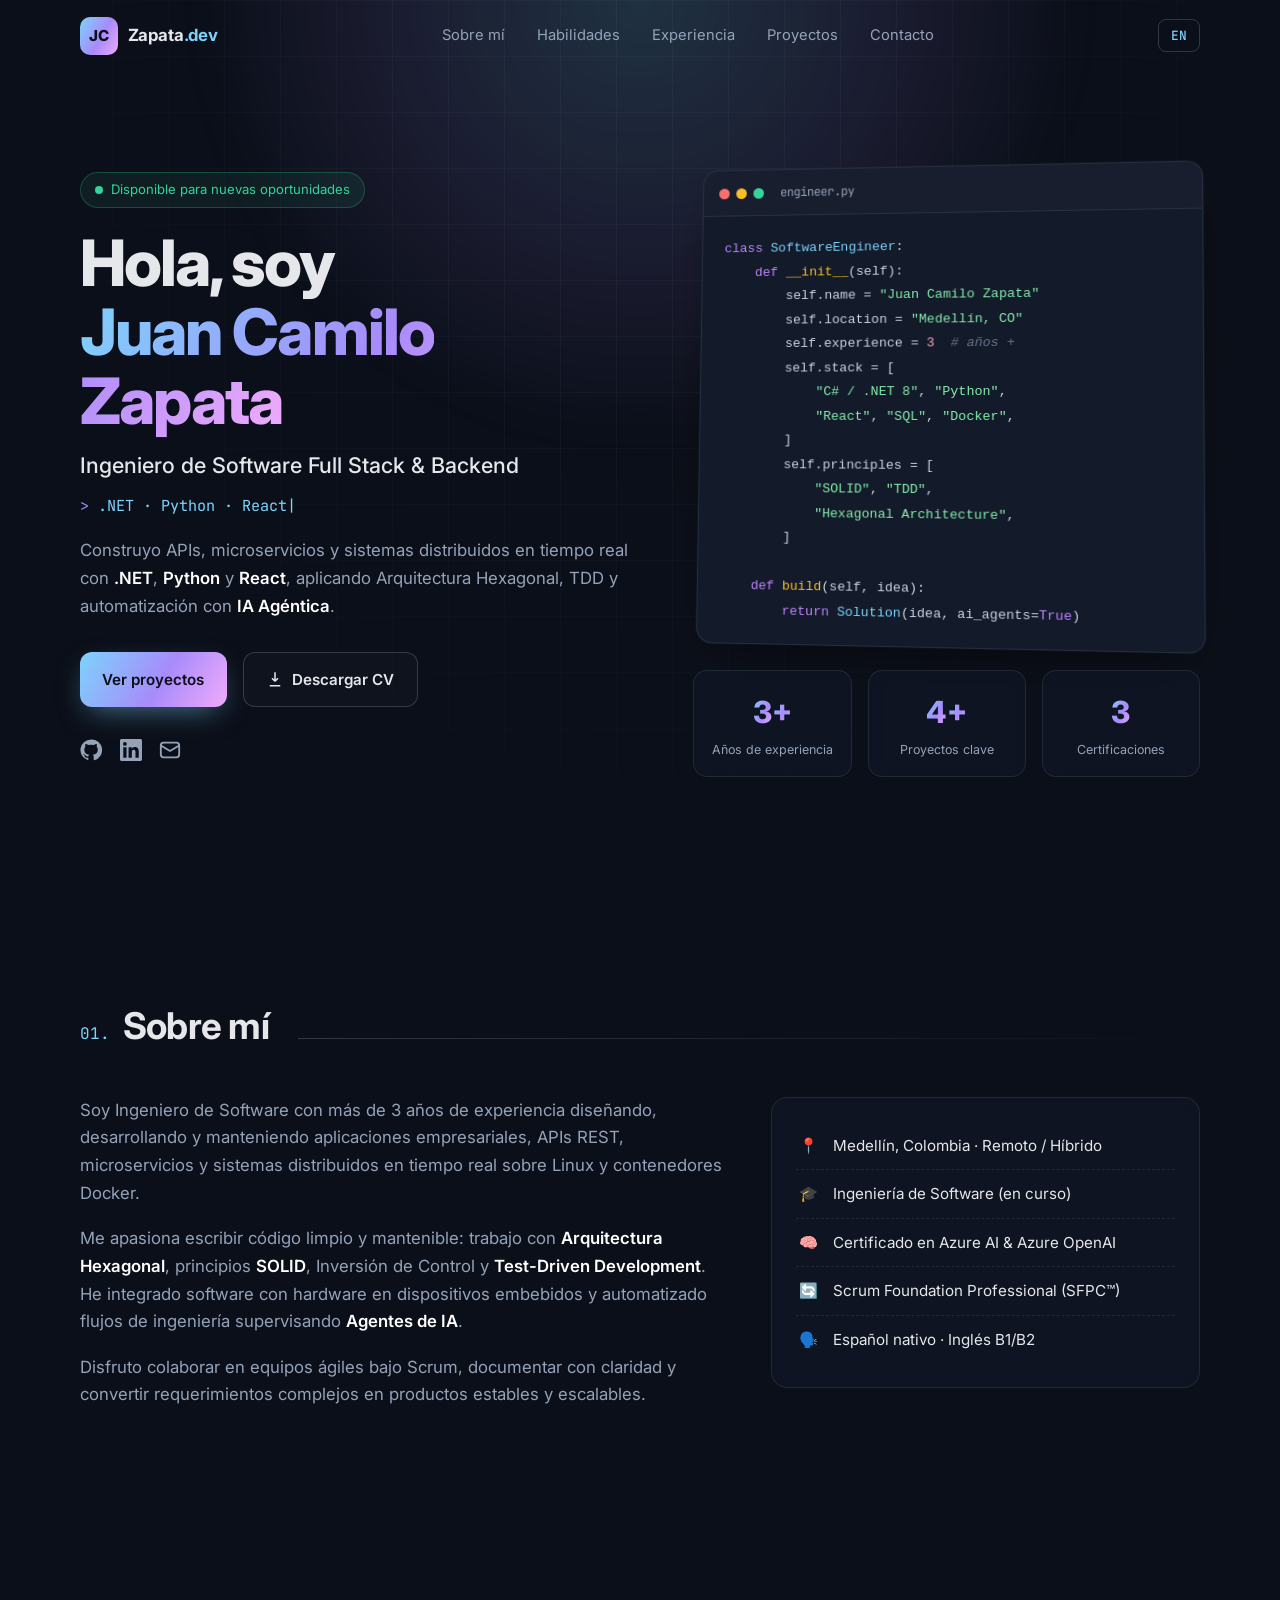
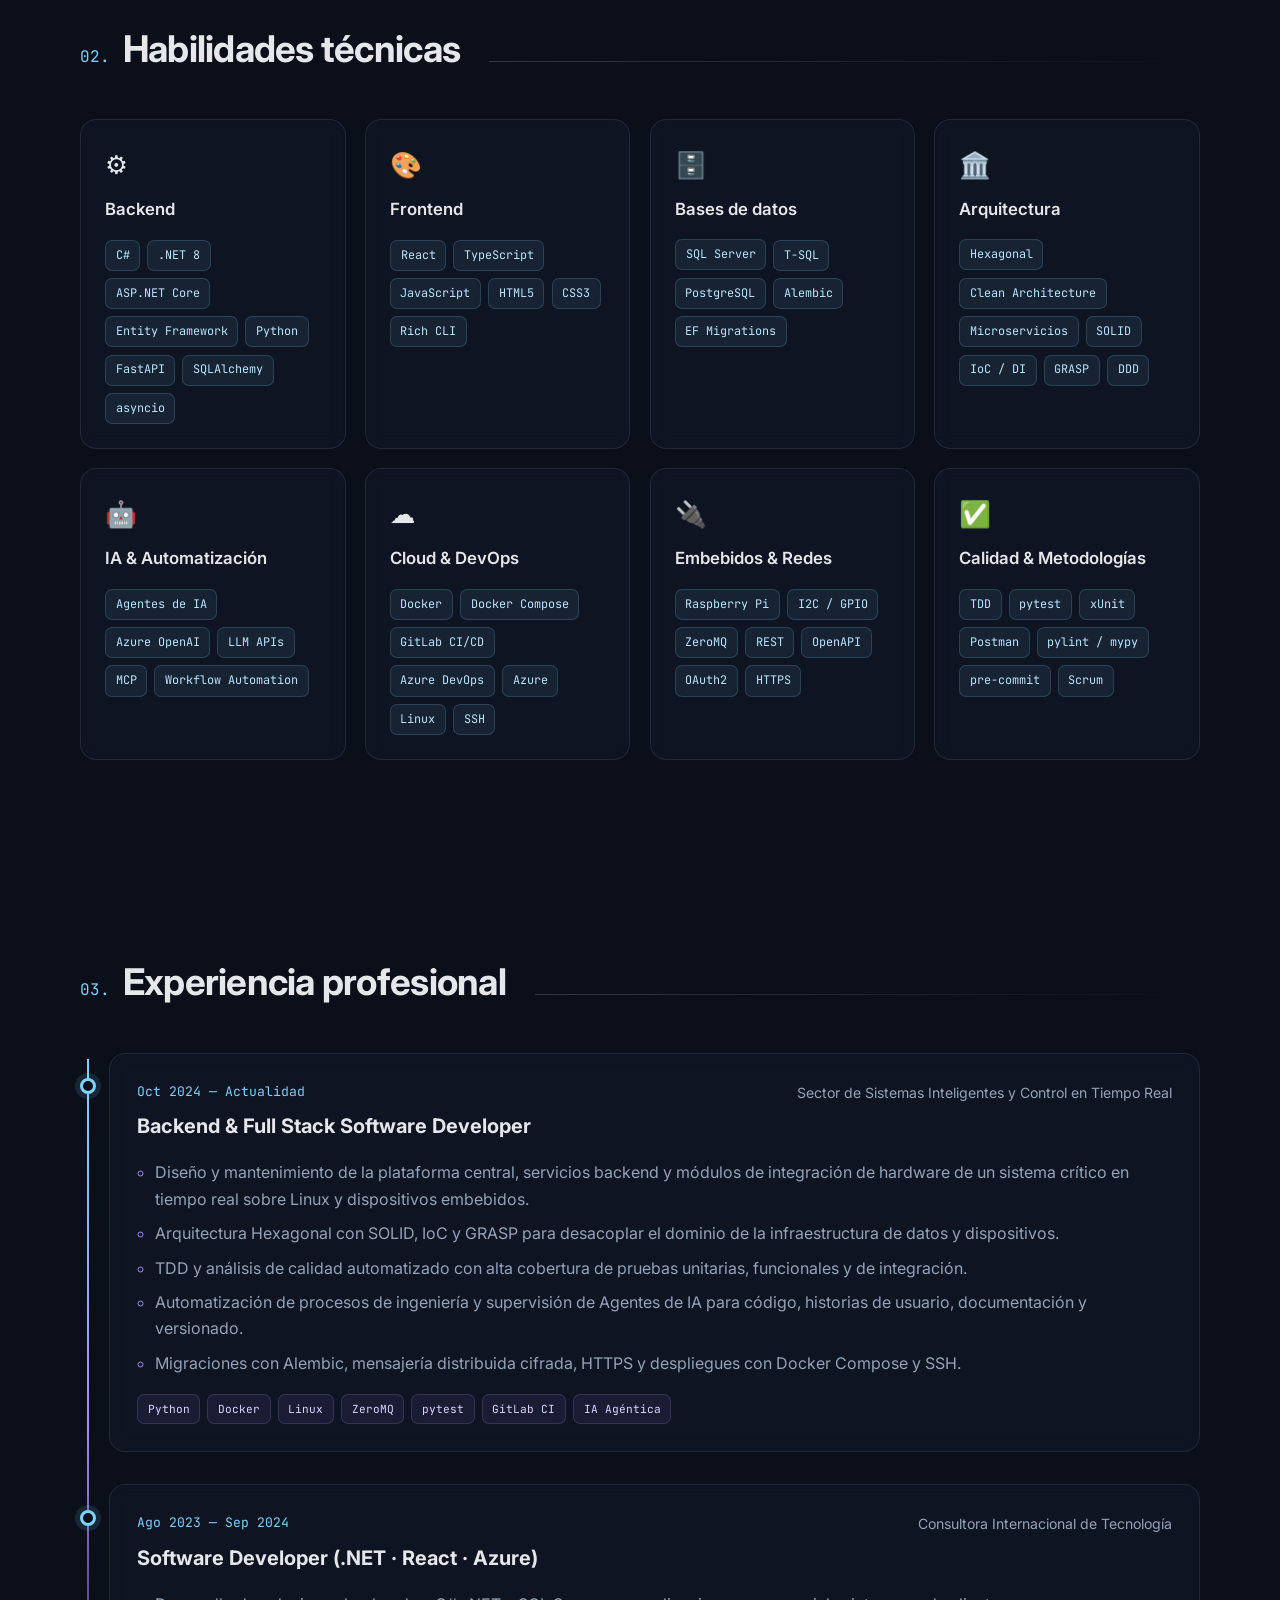
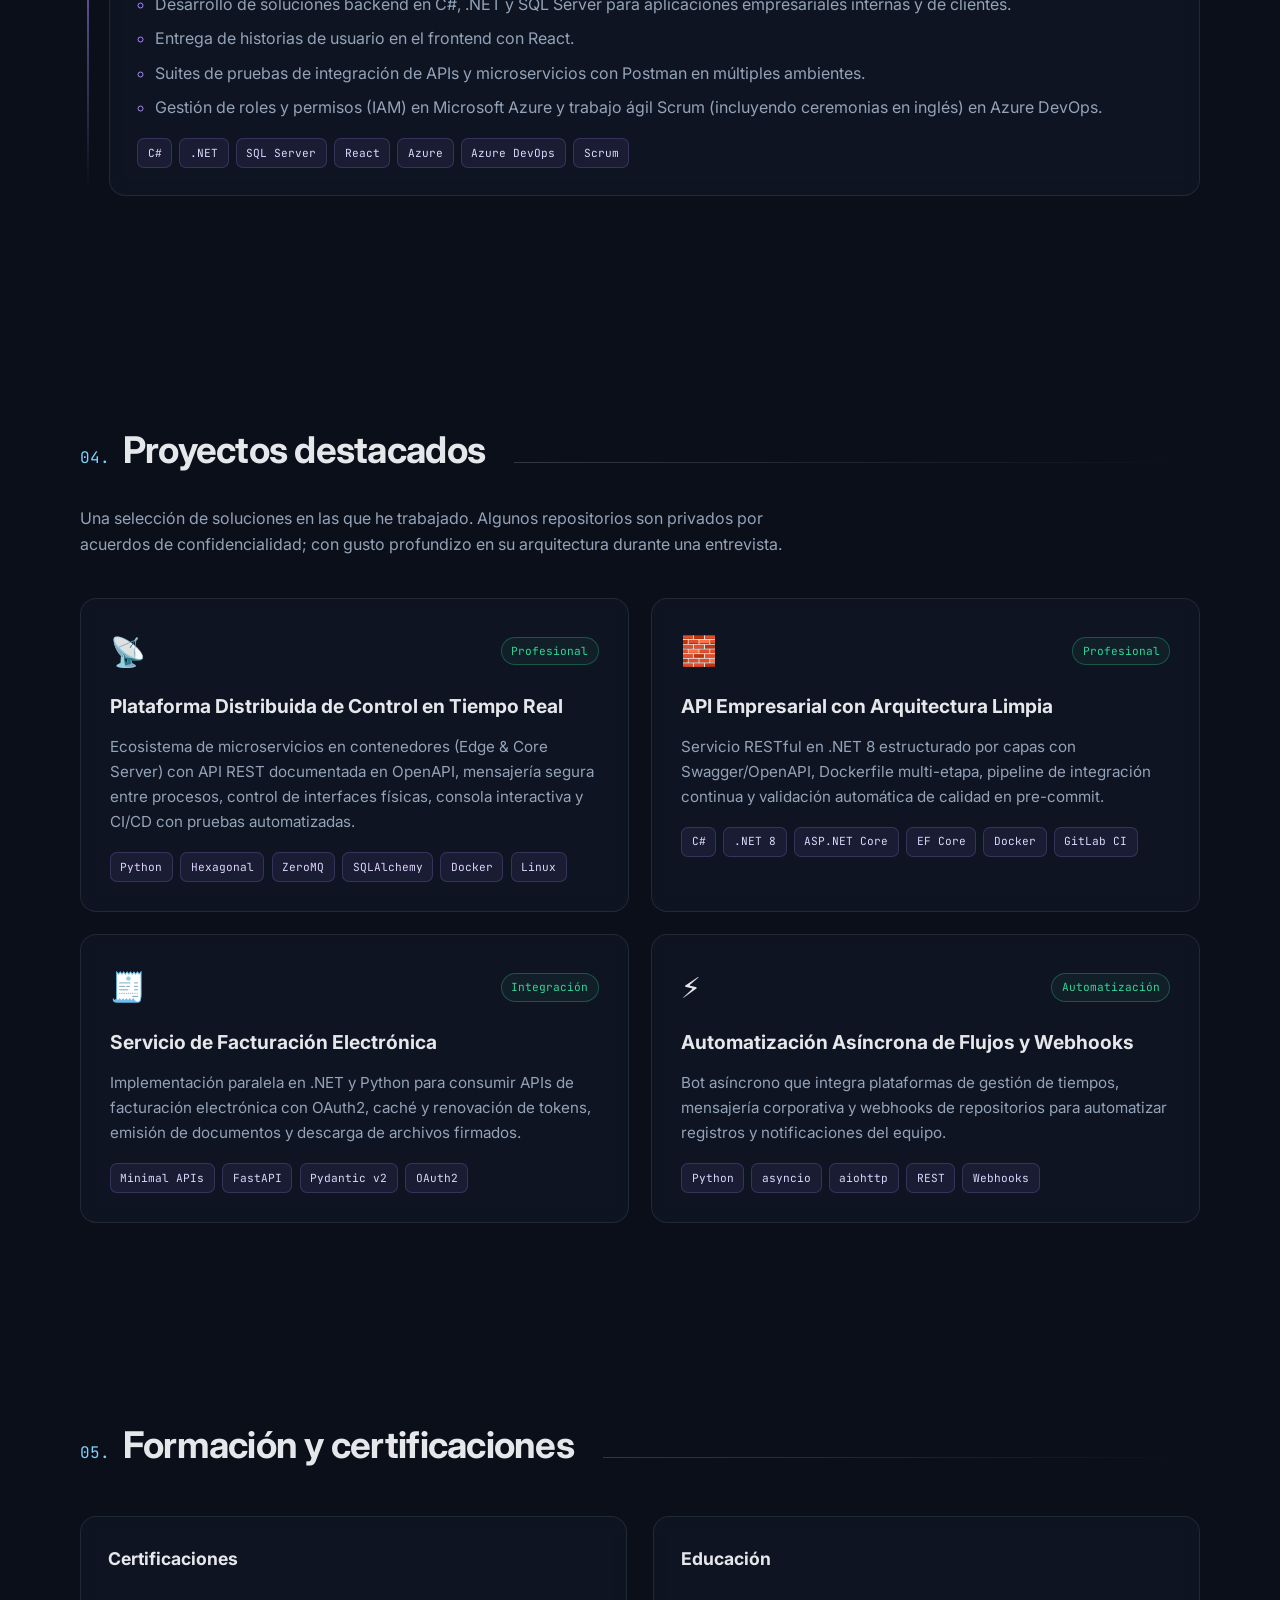
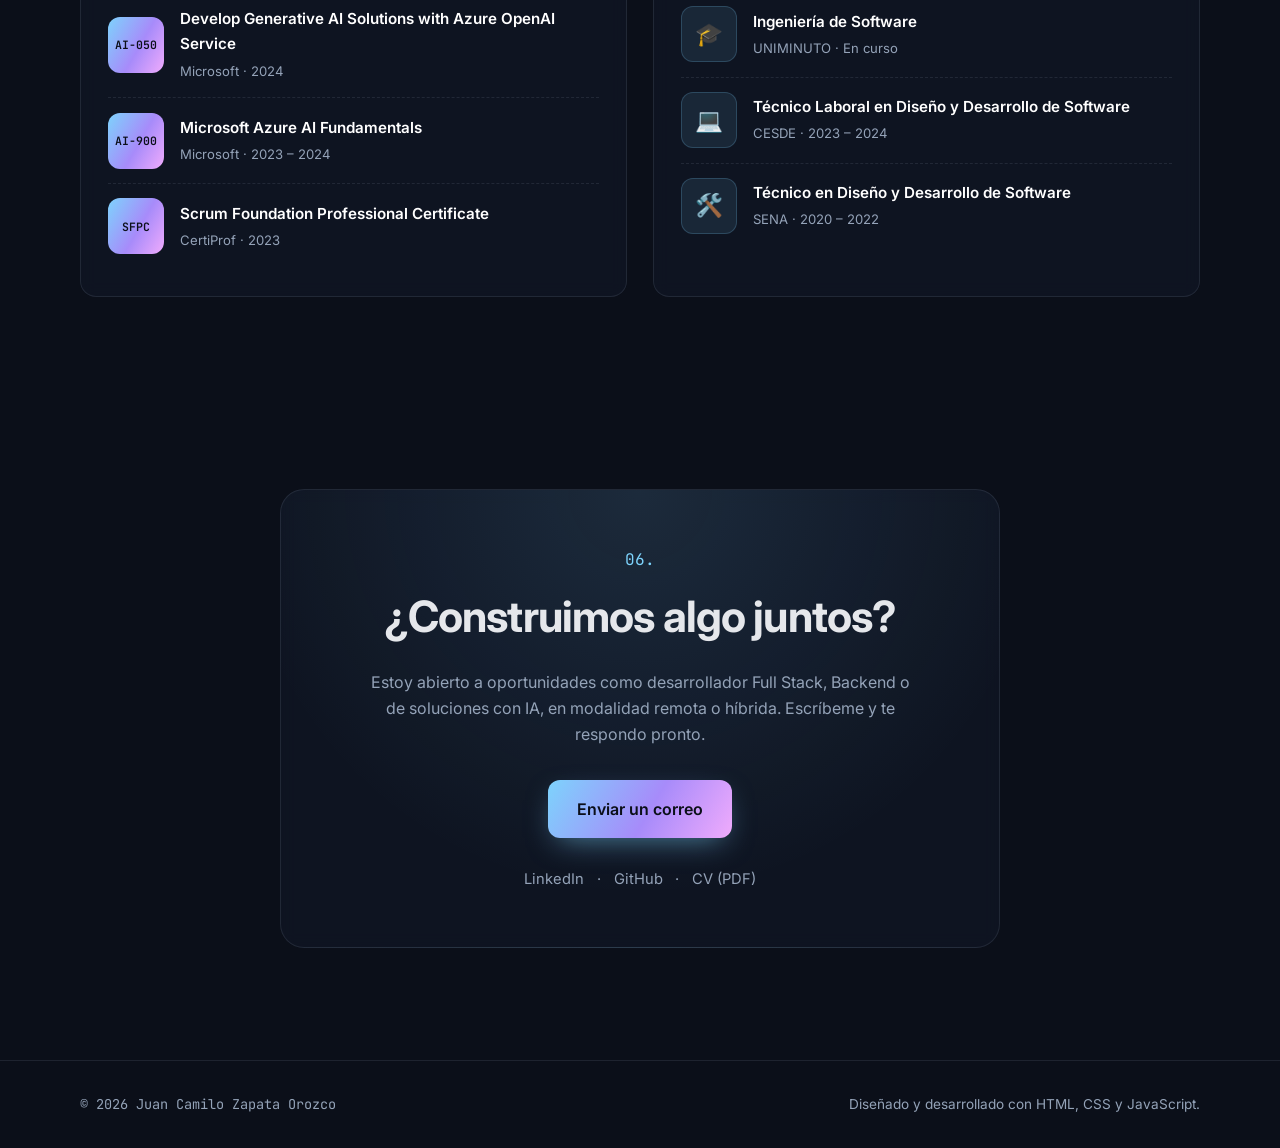
==== index.html @ b64d8042 "feat: portafolio profesional Juan Camilo Zapata" ====
<!DOCTYPE html>
<html lang="es">
<head>
  <meta charset="UTF-8">
  <meta name="viewport" content="width=device-width, initial-scale=1.0">
  <title>Juan Camilo Zapata Orozco | Ingeniero de Software Full Stack & Backend</title>
  <meta name="description" content="Portafolio de Juan Camilo Zapata Orozco, Ingeniero de Software Full Stack y Backend (.NET, Python, React) con experiencia en Arquitectura Hexagonal, TDD, Docker, Linux e IA Agéntica.">
  <meta property="og:title" content="Juan Camilo Zapata Orozco | Software Engineer">
  <meta property="og:description" content="Full Stack & Backend Engineer · .NET · Python · React · Agentic AI">
  <meta property="og:type" content="website">
  <link rel="icon" href="data:image/svg+xml,<svg xmlns='http://www.w3.org/2000/svg' viewBox='0 0 100 100'><rect width='100' height='100' rx='22' fill='%230b0f19'/><text x='50' y='64' font-size='44' font-family='Arial' font-weight='700' text-anchor='middle' fill='%237dd3fc'>JC</text></svg>">
  <link rel="preconnect" href="https://fonts.googleapis.com">
  <link rel="preconnect" href="https://fonts.gstatic.com" crossorigin>
  <link href="https://fonts.googleapis.com/css2?family=Inter:wght@400;500;600;700;800&family=JetBrains+Mono:wght@400;500&display=swap" rel="stylesheet">
  <link rel="stylesheet" href="styles.css">
  <script>document.documentElement.classList.add("js");</script>
</head>
<body>
  <div class="bg-grid" aria-hidden="true"></div>
  <div class="bg-glow" aria-hidden="true"></div>

  <!-- Navegación -->
  <header class="nav" id="nav">
    <div class="container nav__inner">
      <a href="#inicio" class="nav__logo" aria-label="Inicio">
        <span class="logo-mark">JC</span><span class="logo-text">Zapata<span class="accent">.dev</span></span>
      </a>
      <nav class="nav__links" id="navLinks" aria-label="Navegación principal">
        <a href="#sobre-mi" data-i18n="nav.about">Sobre mí</a>
        <a href="#habilidades" data-i18n="nav.skills">Habilidades</a>
        <a href="#experiencia" data-i18n="nav.experience">Experiencia</a>
        <a href="#proyectos" data-i18n="nav.projects">Proyectos</a>
        <a href="#contacto" data-i18n="nav.contact">Contacto</a>
      </nav>
      <div class="nav__actions">
        <button class="lang-toggle" id="langToggle" type="button" aria-label="Cambiar idioma">EN</button>
        <button class="menu-toggle" id="menuToggle" type="button" aria-label="Abrir menú" aria-expanded="false">
          <span></span><span></span><span></span>
        </button>
      </div>
    </div>
  </header>

  <main>
    <!-- Hero -->
    <section class="hero" id="inicio">
      <div class="container hero__inner">
        <div class="hero__content reveal">
          <span class="badge"><span class="pulse"></span><span data-i18n="hero.badge">Disponible para nuevas oportunidades</span></span>
          <h1 class="hero__title">
            <span data-i18n="hero.greeting">Hola, soy</span><br>
            <span class="gradient-text">Juan Camilo Zapata</span>
          </h1>
          <p class="hero__role" data-i18n="hero.role">Ingeniero de Software Full Stack &amp; Backend</p>
          <p class="hero__typed mono"><span class="prompt">&gt;</span> <span id="typed"></span><span class="caret">|</span></p>
          <p class="hero__desc" data-i18n="hero.desc">Construyo APIs, microservicios y sistemas distribuidos en tiempo real con <strong>.NET</strong>, <strong>Python</strong> y <strong>React</strong>, aplicando Arquitectura Hexagonal, TDD y automatización con <strong>IA Agéntica</strong>.</p>
          <div class="hero__cta">
            <a href="#proyectos" class="btn btn--primary" data-i18n="hero.cta1">Ver proyectos</a>
            <a href="assets/CV_Juan_Camilo_Zapata_ES.pdf" class="btn btn--ghost" id="cvLink" download>
              <svg width="18" height="18" viewBox="0 0 24 24" fill="none" stroke="currentColor" stroke-width="2" aria-hidden="true"><path d="M12 3v12m0 0l-4-4m4 4l4-4M5 21h14"/></svg>
              <span data-i18n="hero.cta2">Descargar CV</span>
            </a>
          </div>
          <div class="hero__social">
            <a href="https://github.com/Camilo-Orozco" target="_blank" rel="noopener" aria-label="GitHub">
              <svg viewBox="0 0 24 24" width="22" height="22" fill="currentColor" aria-hidden="true"><path d="M12 .5a11.5 11.5 0 00-3.64 22.41c.58.1.79-.25.79-.56v-2c-3.2.7-3.88-1.37-3.88-1.37-.53-1.33-1.28-1.69-1.28-1.69-1.05-.71.08-.7.08-.7 1.16.08 1.77 1.19 1.77 1.19 1.03 1.77 2.71 1.26 3.37.96.1-.75.4-1.26.73-1.55-2.55-.29-5.24-1.28-5.24-5.69 0-1.26.45-2.29 1.19-3.1-.12-.29-.52-1.46.11-3.05 0 0 .97-.31 3.17 1.18a11 11 0 015.77 0c2.2-1.49 3.17-1.18 3.17-1.18.63 1.59.23 2.76.11 3.05.74.81 1.19 1.84 1.19 3.1 0 4.42-2.7 5.39-5.26 5.68.41.36.78 1.06.78 2.14v3.17c0 .31.21.67.8.56A11.5 11.5 0 0012 .5z"/></svg>
            </a>
            <a href="https://www.linkedin.com/in/camilo-orozco-5706b8265/" target="_blank" rel="noopener" aria-label="LinkedIn">
              <svg viewBox="0 0 24 24" width="22" height="22" fill="currentColor" aria-hidden="true"><path d="M20.45 20.45h-3.56v-5.57c0-1.33-.02-3.04-1.85-3.04-1.85 0-2.14 1.45-2.14 2.94v5.67H9.35V9h3.41v1.56h.05c.48-.9 1.64-1.85 3.37-1.85 3.6 0 4.27 2.37 4.27 5.46v6.28zM5.34 7.43a2.06 2.06 0 110-4.13 2.06 2.06 0 010 4.13zM7.12 20.45H3.56V9h3.56v11.45zM22.22 0H1.77C.79 0 0 .77 0 1.73v20.54C0 23.23.79 24 1.77 24h20.45c.98 0 1.78-.77 1.78-1.73V1.73C24 .77 23.2 0 22.22 0z"/></svg>
            </a>
            <a href="mailto:jcamiloorozco02@gmail.com" aria-label="Email">
              <svg viewBox="0 0 24 24" width="22" height="22" fill="none" stroke="currentColor" stroke-width="2" aria-hidden="true"><rect x="2" y="4" width="20" height="16" rx="3"/><path d="M2 7l10 6 10-6"/></svg>
            </a>
          </div>
        </div>

        <div class="hero__visual reveal">
          <div class="code-card">
            <div class="code-card__bar">
              <span class="dot dot--r"></span><span class="dot dot--y"></span><span class="dot dot--g"></span>
              <span class="code-card__file mono">engineer.py</span>
            </div>
<pre class="code-card__body mono"><code><span class="k">class</span> <span class="c">SoftwareEngineer</span>:
    <span class="k">def</span> <span class="f">__init__</span>(self):
        self.name = <span class="s">"Juan Camilo Zapata"</span>
        self.location = <span class="s">"Medellín, CO"</span>
        self.experience = <span class="n">3</span>  <span class="cm"># años +</span>
        self.stack = [
            <span class="s">"C# / .NET 8"</span>, <span class="s">"Python"</span>,
            <span class="s">"React"</span>, <span class="s">"SQL"</span>, <span class="s">"Docker"</span>,
        ]
        self.principles = [
            <span class="s">"SOLID"</span>, <span class="s">"TDD"</span>,
            <span class="s">"Hexagonal Architecture"</span>,
        ]

    <span class="k">def</span> <span class="f">build</span>(self, idea):
        <span class="k">return</span> <span class="c">Solution</span>(idea, ai_agents=<span class="k">True</span>)</code></pre>
          </div>
          <div class="stats">
            <div class="stat"><span class="stat__num" data-count="3">0</span><span class="stat__plus">+</span><span class="stat__label" data-i18n="stats.years">Años de experiencia</span></div>
            <div class="stat"><span class="stat__num" data-count="4">0</span><span class="stat__plus">+</span><span class="stat__label" data-i18n="stats.projects">Proyectos clave</span></div>
            <div class="stat"><span class="stat__num" data-count="3">0</span><span class="stat__label" data-i18n="stats.certs">Certificaciones</span></div>
          </div>
        </div>
      </div>
    </section>

    <!-- Sobre mí -->
    <section class="section" id="sobre-mi">
      <div class="container">
        <div class="section__head reveal">
          <span class="section__kicker mono">01.</span>
          <h2 class="section__title" data-i18n="about.title">Sobre mí</h2>
        </div>
        <div class="about reveal">
          <div class="about__text">
            <p data-i18n="about.p1">Soy Ingeniero de Software con más de 3 años de experiencia diseñando, desarrollando y manteniendo aplicaciones empresariales, APIs REST, microservicios y sistemas distribuidos en tiempo real sobre Linux y contenedores Docker.</p>
            <p data-i18n="about.p2">Me apasiona escribir código limpio y mantenible: trabajo con <strong>Arquitectura Hexagonal</strong>, principios <strong>SOLID</strong>, Inversión de Control y <strong>Test-Driven Development</strong>. He integrado software con hardware en dispositivos embebidos y automatizado flujos de ingeniería supervisando <strong>Agentes de IA</strong>.</p>
            <p data-i18n="about.p3">Disfruto colaborar en equipos ágiles bajo Scrum, documentar con claridad y convertir requerimientos complejos en productos estables y escalables.</p>
          </div>
          <ul class="about__facts">
            <li><span class="fact__icon">📍</span><span data-i18n="about.f1">Medellín, Colombia · Remoto / Híbrido</span></li>
            <li><span class="fact__icon">🎓</span><span data-i18n="about.f2">Ingeniería de Software (en curso)</span></li>
            <li><span class="fact__icon">🧠</span><span data-i18n="about.f3">Certificado en Azure AI &amp; Azure OpenAI</span></li>
            <li><span class="fact__icon">🔄</span><span data-i18n="about.f4">Scrum Foundation Professional (SFPC™)</span></li>
            <li><span class="fact__icon">🗣️</span><span data-i18n="about.f5">Español nativo · Inglés B1/B2</span></li>
          </ul>
        </div>
      </div>
    </section>

    <!-- Habilidades -->
    <section class="section" id="habilidades">
      <div class="container">
        <div class="section__head reveal">
          <span class="section__kicker mono">02.</span>
          <h2 class="section__title" data-i18n="skills.title">Habilidades técnicas</h2>
        </div>
        <div class="skills">
          <article class="skill-card reveal">
            <div class="skill-card__icon">⚙️</div>
            <h3 data-i18n="skills.backend">Backend</h3>
            <div class="chips"><span>C#</span><span>.NET 8</span><span>ASP.NET Core</span><span>Entity Framework</span><span>Python</span><span>FastAPI</span><span>SQLAlchemy</span><span>asyncio</span></div>
          </article>
          <article class="skill-card reveal">
            <div class="skill-card__icon">🎨</div>
            <h3>Frontend</h3>
            <div class="chips"><span>React</span><span>TypeScript</span><span>JavaScript</span><span>HTML5</span><span>CSS3</span><span>Rich CLI</span></div>
          </article>
          <article class="skill-card reveal">
            <div class="skill-card__icon">🗄️</div>
            <h3 data-i18n="skills.db">Bases de datos</h3>
            <div class="chips"><span>SQL Server</span><span>T-SQL</span><span>PostgreSQL</span><span>Alembic</span><span>EF Migrations</span></div>
          </article>
          <article class="skill-card reveal">
            <div class="skill-card__icon">🏛️</div>
            <h3 data-i18n="skills.arch">Arquitectura</h3>
            <div class="chips"><span>Hexagonal</span><span>Clean Architecture</span><span>Microservicios</span><span>SOLID</span><span>IoC / DI</span><span>GRASP</span><span>DDD</span></div>
          </article>
          <article class="skill-card reveal">
            <div class="skill-card__icon">🤖</div>
            <h3 data-i18n="skills.ai">IA &amp; Automatización</h3>
            <div class="chips"><span>Agentes de IA</span><span>Azure OpenAI</span><span>LLM APIs</span><span>MCP</span><span>Workflow Automation</span></div>
          </article>
          <article class="skill-card reveal">
            <div class="skill-card__icon">☁️</div>
            <h3>Cloud &amp; DevOps</h3>
            <div class="chips"><span>Docker</span><span>Docker Compose</span><span>GitLab CI/CD</span><span>Azure DevOps</span><span>Azure</span><span>Linux</span><span>SSH</span></div>
          </article>
          <article class="skill-card reveal">
            <div class="skill-card__icon">🔌</div>
            <h3 data-i18n="skills.embedded">Embebidos &amp; Redes</h3>
            <div class="chips"><span>Raspberry Pi</span><span>I2C / GPIO</span><span>ZeroMQ</span><span>REST</span><span>OpenAPI</span><span>OAuth2</span><span>HTTPS</span></div>
          </article>
          <article class="skill-card reveal">
            <div class="skill-card__icon">✅</div>
            <h3 data-i18n="skills.quality">Calidad &amp; Metodologías</h3>
            <div class="chips"><span>TDD</span><span>pytest</span><span>xUnit</span><span>Postman</span><span>pylint / mypy</span><span>pre-commit</span><span>Scrum</span></div>
          </article>
        </div>
      </div>
    </section>

    <!-- Experiencia -->
    <section class="section" id="experiencia">
      <div class="container">
        <div class="section__head reveal">
          <span class="section__kicker mono">03.</span>
          <h2 class="section__title" data-i18n="exp.title">Experiencia profesional</h2>
        </div>
        <ol class="timeline">
          <li class="timeline__item reveal">
            <div class="timeline__dot"></div>
            <div class="timeline__card">
              <div class="timeline__meta">
                <span class="timeline__date mono" data-i18n="exp.j1.date">Oct 2024 — Actualidad</span>
                <span class="timeline__org" data-i18n="exp.j1.org">Sector de Sistemas Inteligentes y Control en Tiempo Real</span>
              </div>
              <h3 data-i18n="exp.j1.role">Backend &amp; Full Stack Software Developer</h3>
              <ul>
                <li data-i18n="exp.j1.b1">Diseño y mantenimiento de la plataforma central, servicios backend y módulos de integración de hardware de un sistema crítico en tiempo real sobre Linux y dispositivos embebidos.</li>
                <li data-i18n="exp.j1.b2">Arquitectura Hexagonal con SOLID, IoC y GRASP para desacoplar el dominio de la infraestructura de datos y dispositivos.</li>
                <li data-i18n="exp.j1.b3">TDD y análisis de calidad automatizado con alta cobertura de pruebas unitarias, funcionales y de integración.</li>
                <li data-i18n="exp.j1.b4">Automatización de procesos de ingeniería y supervisión de Agentes de IA para código, historias de usuario, documentación y versionado.</li>
                <li data-i18n="exp.j1.b5">Migraciones con Alembic, mensajería distribuida cifrada, HTTPS y despliegues con Docker Compose y SSH.</li>
              </ul>
              <div class="chips chips--sm"><span>Python</span><span>Docker</span><span>Linux</span><span>ZeroMQ</span><span>pytest</span><span>GitLab CI</span><span>IA Agéntica</span></div>
            </div>
          </li>
          <li class="timeline__item reveal">
            <div class="timeline__dot"></div>
            <div class="timeline__card">
              <div class="timeline__meta">
                <span class="timeline__date mono" data-i18n="exp.j2.date">Ago 2023 — Sep 2024</span>
                <span class="timeline__org" data-i18n="exp.j2.org">Consultora Internacional de Tecnología</span>
              </div>
              <h3 data-i18n="exp.j2.role">Software Developer (.NET · React · Azure)</h3>
              <ul>
                <li data-i18n="exp.j2.b1">Desarrollo de soluciones backend en C#, .NET y SQL Server para aplicaciones empresariales internas y de clientes.</li>
                <li data-i18n="exp.j2.b2">Entrega de historias de usuario en el frontend con React.</li>
                <li data-i18n="exp.j2.b3">Suites de pruebas de integración de APIs y microservicios con Postman en múltiples ambientes.</li>
                <li data-i18n="exp.j2.b4">Gestión de roles y permisos (IAM) en Microsoft Azure y trabajo ágil Scrum (incluyendo ceremonias en inglés) en Azure DevOps.</li>
              </ul>
              <div class="chips chips--sm"><span>C#</span><span>.NET</span><span>SQL Server</span><span>React</span><span>Azure</span><span>Azure DevOps</span><span>Scrum</span></div>
            </div>
          </li>
        </ol>
      </div>
    </section>

    <!-- Proyectos -->
    <section class="section" id="proyectos">
      <div class="container">
        <div class="section__head reveal">
          <span class="section__kicker mono">04.</span>
          <h2 class="section__title" data-i18n="proj.title">Proyectos destacados</h2>
        </div>
        <p class="section__intro reveal" data-i18n="proj.intro">Una selección de soluciones en las que he trabajado. Algunos repositorios son privados por acuerdos de confidencialidad; con gusto profundizo en su arquitectura durante una entrevista.</p>
        <div class="projects">
          <article class="project reveal">
            <div class="project__top">
              <span class="project__icon">📡</span>
              <span class="project__tag" data-i18n="proj.tag.pro">Profesional</span>
            </div>
            <h3 data-i18n="proj.p1.title">Plataforma Distribuida de Control en Tiempo Real</h3>
            <p data-i18n="proj.p1.desc">Ecosistema de microservicios en contenedores (Edge &amp; Core Server) con API REST documentada en OpenAPI, mensajería segura entre procesos, control de interfaces físicas, consola interactiva y CI/CD con pruebas automatizadas.</p>
            <div class="chips chips--sm"><span>Python</span><span>Hexagonal</span><span>ZeroMQ</span><span>SQLAlchemy</span><span>Docker</span><span>Linux</span></div>
          </article>
          <article class="project reveal">
            <div class="project__top">
              <span class="project__icon">🧱</span>
              <span class="project__tag" data-i18n="proj.tag.pro">Profesional</span>
            </div>
            <h3 data-i18n="proj.p2.title">API Empresarial con Arquitectura Limpia</h3>
            <p data-i18n="proj.p2.desc">Servicio RESTful en .NET 8 estructurado por capas con Swagger/OpenAPI, Dockerfile multi-etapa, pipeline de integración continua y validación automática de calidad en pre-commit.</p>
            <div class="chips chips--sm"><span>C#</span><span>.NET 8</span><span>ASP.NET Core</span><span>EF Core</span><span>Docker</span><span>GitLab CI</span></div>
          </article>
          <article class="project reveal">
            <div class="project__top">
              <span class="project__icon">🧾</span>
              <span class="project__tag" data-i18n="proj.tag.int">Integración</span>
            </div>
            <h3 data-i18n="proj.p3.title">Servicio de Facturación Electrónica</h3>
            <p data-i18n="proj.p3.desc">Implementación paralela en .NET y Python para consumir APIs de facturación electrónica con OAuth2, caché y renovación de tokens, emisión de documentos y descarga de archivos firmados.</p>
            <div class="chips chips--sm"><span>Minimal APIs</span><span>FastAPI</span><span>Pydantic v2</span><span>OAuth2</span></div>
          </article>
          <article class="project reveal">
            <div class="project__top">
              <span class="project__icon">⚡</span>
              <span class="project__tag" data-i18n="proj.tag.auto">Automatización</span>
            </div>
            <h3 data-i18n="proj.p4.title">Automatización Asíncrona de Flujos y Webhooks</h3>
            <p data-i18n="proj.p4.desc">Bot asíncrono que integra plataformas de gestión de tiempos, mensajería corporativa y webhooks de repositorios para automatizar registros y notificaciones del equipo.</p>
            <div class="chips chips--sm"><span>Python</span><span>asyncio</span><span>aiohttp</span><span>REST</span><span>Webhooks</span></div>
          </article>
        </div>
      </div>
    </section>

    <!-- Formación y certificaciones -->
    <section class="section" id="formacion">
      <div class="container">
        <div class="section__head reveal">
          <span class="section__kicker mono">05.</span>
          <h2 class="section__title" data-i18n="edu.title">Formación y certificaciones</h2>
        </div>
        <div class="edu">
          <div class="edu__col reveal">
            <h3 class="edu__heading" data-i18n="edu.certs">Certificaciones</h3>
            <div class="cert">
              <span class="cert__badge">AI-050</span>
              <div><strong>Develop Generative AI Solutions with Azure OpenAI Service</strong><span class="muted">Microsoft · 2024</span></div>
            </div>
            <div class="cert">
              <span class="cert__badge">AI-900</span>
              <div><strong>Microsoft Azure AI Fundamentals</strong><span class="muted">Microsoft · 2023 – 2024</span></div>
            </div>
            <div class="cert">
              <span class="cert__badge">SFPC</span>
              <div><strong>Scrum Foundation Professional Certificate</strong><span class="muted">CertiProf · 2023</span></div>
            </div>
          </div>
          <div class="edu__col reveal">
            <h3 class="edu__heading" data-i18n="edu.education">Educación</h3>
            <div class="cert">
              <span class="cert__badge cert__badge--alt">🎓</span>
              <div><strong data-i18n="edu.e1">Ingeniería de Software</strong><span class="muted" data-i18n="edu.e1m">UNIMINUTO · En curso</span></div>
            </div>
            <div class="cert">
              <span class="cert__badge cert__badge--alt">💻</span>
              <div><strong data-i18n="edu.e2">Técnico Laboral en Diseño y Desarrollo de Software</strong><span class="muted">CESDE · 2023 – 2024</span></div>
            </div>
            <div class="cert">
              <span class="cert__badge cert__badge--alt">🛠️</span>
              <div><strong data-i18n="edu.e3">Técnico en Diseño y Desarrollo de Software</strong><span class="muted">SENA · 2020 – 2022</span></div>
            </div>
          </div>
        </div>
      </div>
    </section>

    <!-- Contacto -->
    <section class="section section--contact" id="contacto">
      <div class="container">
        <div class="contact reveal">
          <span class="section__kicker mono">06.</span>
          <h2 class="contact__title" data-i18n="contact.title">¿Construimos algo juntos?</h2>
          <p class="contact__text" data-i18n="contact.text">Estoy abierto a oportunidades como desarrollador Full Stack, Backend o de soluciones con IA, en modalidad remota o híbrida. Escríbeme y te respondo pronto.</p>
          <a href="mailto:jcamiloorozco02@gmail.com" class="btn btn--primary btn--lg" data-i18n="contact.cta">Enviar un correo</a>
          <div class="contact__links">
            <a href="https://www.linkedin.com/in/camilo-orozco-5706b8265/" target="_blank" rel="noopener">LinkedIn</a>
            <span>·</span>
            <a href="https://github.com/Camilo-Orozco" target="_blank" rel="noopener">GitHub</a>
            <span>·</span>
            <a href="assets/CV_Juan_Camilo_Zapata_ES.pdf" id="cvLink2" download data-i18n="contact.cv">CV (PDF)</a>
          </div>
        </div>
      </div>
    </section>
  </main>

  <footer class="footer">
    <div class="container footer__inner">
      <p class="mono">© <span id="year"></span> Juan Camilo Zapata Orozco</p>
      <p class="muted" data-i18n="footer.built">Diseñado y desarrollado con HTML, CSS y JavaScript.</p>
    </div>
  </footer>

  <script src="script.js"></script>
</body>
</html>
---- styles.css ----
/* ==========================================================
   Portafolio — Juan Camilo Zapata Orozco
   ========================================================== */

:root {
  --bg: #0b0f19;
  --bg-2: #111827;
  --surface: rgba(17, 24, 39, 0.65);
  --surface-solid: #131a2a;
  --border: rgba(148, 163, 184, 0.14);
  --border-strong: rgba(148, 163, 184, 0.28);
  --text: #e5e7eb;
  --muted: #94a3b8;
  --accent: #7dd3fc;
  --accent-2: #a78bfa;
  --accent-3: #34d399;
  --gradient: linear-gradient(120deg, #7dd3fc 0%, #a78bfa 55%, #f0abfc 100%);
  --radius: 16px;
  --shadow: 0 20px 50px -20px rgba(0, 0, 0, 0.6);
  --font: "Inter", system-ui, -apple-system, Segoe UI, Roboto, sans-serif;
  --mono: "JetBrains Mono", ui-monospace, SFMono-Regular, Menlo, monospace;
  --nav-h: 72px;
}

*, *::before, *::after { box-sizing: border-box; }

html { scroll-behavior: smooth; scroll-padding-top: var(--nav-h); }

body {
  margin: 0;
  font-family: var(--font);
  background: var(--bg);
  color: var(--text);
  line-height: 1.65;
  -webkit-font-smoothing: antialiased;
  overflow-x: hidden;
}

a { color: inherit; text-decoration: none; }
img { max-width: 100%; display: block; }
strong { color: #fff; font-weight: 600; }

.container { width: min(1120px, 92%); margin-inline: auto; }
.mono { font-family: var(--mono); }
.muted { color: var(--muted); }
.accent { color: var(--accent); }

.gradient-text {
  background: var(--gradient);
  -webkit-background-clip: text;
  background-clip: text;
  color: transparent;
}

/* ---------- Fondo ---------- */
.bg-grid {
  position: fixed; inset: 0; z-index: -2;
  background-image:
    linear-gradient(rgba(148,163,184,0.05) 1px, transparent 1px),
    linear-gradient(90deg, rgba(148,163,184,0.05) 1px, transparent 1px);
  background-size: 56px 56px;
  mask-image: radial-gradient(ellipse at 50% 0%, #000 30%, transparent 75%);
}
.bg-glow {
  position: fixed; z-index: -1; pointer-events: none;
  width: 900px; height: 900px; top: -450px; left: 50%; transform: translateX(-50%);
  background: radial-gradient(circle, rgba(125,211,252,0.18), rgba(167,139,250,0.10) 40%, transparent 70%);
  filter: blur(20px);
}

/* ---------- Navegación ---------- */
.nav {
  position: fixed; top: 0; left: 0; right: 0; z-index: 50;
  height: var(--nav-h);
  transition: background .3s, border-color .3s, backdrop-filter .3s;
  border-bottom: 1px solid transparent;
}
.nav.scrolled {
  background: rgba(11, 15, 25, 0.75);
  backdrop-filter: blur(14px);
  border-bottom-color: var(--border);
}
.nav__inner { height: 100%; display: flex; align-items: center; justify-content: space-between; gap: 1rem; }
.nav__logo { display: flex; align-items: center; gap: .6rem; font-weight: 700; }
.logo-mark {
  display: grid; place-items: center; width: 38px; height: 38px; border-radius: 10px;
  background: var(--gradient); color: #0b0f19; font-weight: 800; font-size: .95rem;
}
.logo-text { font-size: 1.05rem; letter-spacing: -.01em; }
.nav__links { display: flex; gap: 2rem; }
.nav__links a { font-size: .92rem; color: var(--muted); position: relative; transition: color .2s; }
.nav__links a::after {
  content: ""; position: absolute; left: 0; bottom: -6px; height: 2px; width: 0;
  background: var(--gradient); transition: width .25s;
}
.nav__links a:hover, .nav__links a.active { color: var(--text); }
.nav__links a:hover::after, .nav__links a.active::after { width: 100%; }
.nav__actions { display: flex; align-items: center; gap: .75rem; }
.lang-toggle {
  font-family: var(--mono); font-size: .8rem; font-weight: 500;
  padding: .45rem .75rem; border-radius: 8px; cursor: pointer;
  background: transparent; color: var(--accent); border: 1px solid var(--border-strong);
  transition: background .2s, border-color .2s;
}
.lang-toggle:hover { background: rgba(125,211,252,0.08); border-color: var(--accent); }
.menu-toggle { display: none; background: none; border: 0; cursor: pointer; padding: .4rem; }
.menu-toggle span { display: block; width: 22px; height: 2px; margin: 5px 0; background: var(--text); transition: transform .3s, opacity .3s; }

/* ---------- Botones ---------- */
.btn {
  display: inline-flex; align-items: center; gap: .5rem;
  padding: .85rem 1.4rem; border-radius: 12px; font-weight: 600; font-size: .95rem;
  transition: transform .2s, box-shadow .2s, background .2s, border-color .2s;
}
.btn--primary { background: var(--gradient); color: #0b0f19; box-shadow: 0 10px 30px -10px rgba(125,211,252,0.6); }
.btn--primary:hover { transform: translateY(-2px); box-shadow: 0 16px 40px -12px rgba(167,139,250,0.7); }
.btn--ghost { border: 1px solid var(--border-strong); color: var(--text); background: rgba(255,255,255,0.02); }
.btn--ghost:hover { border-color: var(--accent); color: var(--accent); transform: translateY(-2px); }
.btn--lg { padding: 1rem 1.8rem; font-size: 1rem; }

/* ---------- Hero ---------- */
.hero { min-height: 100vh; display: flex; align-items: center; padding: calc(var(--nav-h) + 2rem) 0 4rem; }
.hero__inner { display: grid; grid-template-columns: 1.1fr 1fr; gap: 3.5rem; align-items: center; }
.badge {
  display: inline-flex; align-items: center; gap: .55rem;
  padding: .4rem .85rem; border-radius: 999px; font-size: .82rem; color: var(--accent-3);
  background: rgba(52,211,153,0.08); border: 1px solid rgba(52,211,153,0.25);
}
.pulse { width: 8px; height: 8px; border-radius: 50%; background: var(--accent-3); box-shadow: 0 0 0 0 rgba(52,211,153,.6); animation: pulse 2s infinite; }
@keyframes pulse { 70% { box-shadow: 0 0 0 10px rgba(52,211,153,0); } 100% { box-shadow: 0 0 0 0 rgba(52,211,153,0); } }
.hero__title { font-size: clamp(2.4rem, 5.5vw, 4rem); line-height: 1.08; letter-spacing: -.03em; margin: 1.2rem 0 .8rem; font-weight: 800; }
.hero__role { font-size: clamp(1.1rem, 2vw, 1.35rem); color: var(--text); font-weight: 500; margin: 0 0 .6rem; }
.hero__typed { color: var(--accent); font-size: .95rem; margin: 0 0 1.2rem; min-height: 1.6em; }
.prompt { color: var(--accent-2); }
.caret { animation: blink 1s steps(1) infinite; color: var(--accent); }
@keyframes blink { 50% { opacity: 0; } }
.hero__desc { color: var(--muted); font-size: 1.05rem; max-width: 560px; margin: 0 0 2rem; }
.hero__cta { display: flex; flex-wrap: wrap; gap: 1rem; margin-bottom: 2rem; }
.hero__social { display: flex; gap: 1.1rem; }
.hero__social a { color: var(--muted); transition: color .2s, transform .2s; }
.hero__social a:hover { color: var(--accent); transform: translateY(-3px); }

/* Tarjeta de código */
.code-card {
  background: var(--surface-solid); border: 1px solid var(--border); border-radius: var(--radius);
  box-shadow: var(--shadow), 0 0 0 1px rgba(125,211,252,0.04); overflow: hidden;
  transform: perspective(1200px) rotateY(-6deg) rotateX(3deg); transition: transform .5s;
}
.code-card:hover { transform: perspective(1200px) rotateY(0) rotateX(0); }
.code-card__bar { display: flex; align-items: center; gap: .45rem; padding: .8rem 1rem; border-bottom: 1px solid var(--border); background: rgba(255,255,255,0.02); }
.dot { width: 11px; height: 11px; border-radius: 50%; }
.dot--r { background: #f87171; } .dot--y { background: #fbbf24; } .dot--g { background: #34d399; }
.code-card__file { margin-left: .6rem; font-size: .78rem; color: var(--muted); }
.code-card__body { margin: 0; padding: 1.3rem 1.4rem; font-size: .84rem; line-height: 1.75; color: #cbd5e1; overflow-x: auto; }
.k { color: #c084fc; } .c { color: #7dd3fc; } .f { color: #fbbf24; } .s { color: #86efac; } .n { color: #fda4af; } .cm { color: #64748b; font-style: italic; }

.stats { display: grid; grid-template-columns: repeat(3, 1fr); gap: 1rem; margin-top: 1.5rem; }
.stat { background: var(--surface); border: 1px solid var(--border); border-radius: 14px; padding: 1rem; text-align: center; backdrop-filter: blur(8px); }
.stat__num, .stat__plus { font-size: 1.9rem; font-weight: 800; background: var(--gradient); -webkit-background-clip: text; background-clip: text; color: transparent; }
.stat__label { display: block; font-size: .78rem; color: var(--muted); margin-top: .2rem; }

/* ---------- Secciones ---------- */
.section { padding: 6rem 0; }
.section__head { display: flex; align-items: baseline; gap: .8rem; margin-bottom: 2.5rem; }
.section__head::after { content: ""; flex: 1; height: 1px; background: linear-gradient(90deg, var(--border-strong), transparent); margin-left: 1rem; }
.section__kicker { color: var(--accent); font-size: 1rem; }
.section__title { font-size: clamp(1.7rem, 3vw, 2.3rem); margin: 0; letter-spacing: -.02em; font-weight: 700; }
.section__intro { color: var(--muted); max-width: 720px; margin: -1rem 0 2.5rem; }

/* Sobre mí */
.about { display: grid; grid-template-columns: 1.5fr 1fr; gap: 3rem; align-items: start; }
.about__text p { color: var(--muted); font-size: 1.05rem; margin: 0 0 1.1rem; }
.about__facts { list-style: none; padding: 1.5rem; margin: 0; background: var(--surface); border: 1px solid var(--border); border-radius: var(--radius); backdrop-filter: blur(8px); }
.about__facts li { display: flex; gap: .8rem; padding: .7rem 0; border-bottom: 1px dashed var(--border); font-size: .95rem; }
.about__facts li:last-child { border-bottom: 0; }
.fact__icon { width: 1.5rem; text-align: center; }

/* Habilidades */
.skills { display: grid; grid-template-columns: repeat(4, 1fr); gap: 1.2rem; }
.skill-card {
  background: var(--surface); border: 1px solid var(--border); border-radius: var(--radius);
  padding: 1.5rem; backdrop-filter: blur(8px); transition: transform .3s, border-color .3s, box-shadow .3s;
}
.skill-card:hover { transform: translateY(-5px); border-color: rgba(125,211,252,0.4); box-shadow: 0 20px 40px -20px rgba(125,211,252,0.35); }
.skill-card__icon { font-size: 1.6rem; margin-bottom: .6rem; }
.skill-card h3 { margin: 0 0 1rem; font-size: 1.05rem; font-weight: 600; }

.chips { display: flex; flex-wrap: wrap; gap: .45rem; }
.chips span {
  font-family: var(--mono); font-size: .74rem; padding: .3rem .6rem; border-radius: 7px;
  color: #bae6fd; background: rgba(125,211,252,0.08); border: 1px solid rgba(125,211,252,0.18);
}
.chips--sm { margin-top: 1.1rem; }
.chips--sm span { font-size: .7rem; color: #ddd6fe; background: rgba(167,139,250,0.08); border-color: rgba(167,139,250,0.2); }

/* Timeline */
.timeline { list-style: none; margin: 0; padding: 0 0 0 1.8rem; position: relative; }
.timeline::before { content: ""; position: absolute; left: 7px; top: 6px; bottom: 6px; width: 2px; background: linear-gradient(var(--accent), var(--accent-2), transparent); }
.timeline__item { position: relative; margin-bottom: 2rem; }
.timeline__dot { position: absolute; left: -1.8rem; top: 1.6rem; width: 16px; height: 16px; border-radius: 50%; background: var(--bg); border: 3px solid var(--accent); box-shadow: 0 0 0 5px rgba(125,211,252,0.12); }
.timeline__card { background: var(--surface); border: 1px solid var(--border); border-radius: var(--radius); padding: 1.7rem; backdrop-filter: blur(8px); transition: border-color .3s; }
.timeline__card:hover { border-color: rgba(167,139,250,0.4); }
.timeline__meta { display: flex; flex-wrap: wrap; justify-content: space-between; gap: .5rem; margin-bottom: .4rem; }
.timeline__date { color: var(--accent); font-size: .82rem; }
.timeline__org { color: var(--muted); font-size: .88rem; }
.timeline__card h3 { margin: 0 0 1rem; font-size: 1.25rem; }
.timeline__card ul { margin: 0; padding-left: 1.1rem; color: var(--muted); }
.timeline__card li { margin-bottom: .5rem; }
.timeline__card li::marker { color: var(--accent-2); }

/* Proyectos */
.projects { display: grid; grid-template-columns: repeat(2, 1fr); gap: 1.4rem; }
.project {
  position: relative; background: var(--surface); border: 1px solid var(--border); border-radius: var(--radius);
  padding: 1.8rem; backdrop-filter: blur(8px); overflow: hidden; transition: transform .3s, border-color .3s;
}
.project::before {
  content: ""; position: absolute; inset: 0; border-radius: inherit; padding: 1px;
  background: var(--gradient); opacity: 0; transition: opacity .3s;
  -webkit-mask: linear-gradient(#000 0 0) content-box, linear-gradient(#000 0 0);
  -webkit-mask-composite: xor; mask-composite: exclude; pointer-events: none;
}
.project:hover { transform: translateY(-6px); }
.project:hover::before { opacity: 1; }
.project__top { display: flex; justify-content: space-between; align-items: center; margin-bottom: 1rem; }
.project__icon { font-size: 1.8rem; }
.project__tag { font-family: var(--mono); font-size: .7rem; color: var(--accent-3); padding: .25rem .6rem; border-radius: 999px; border: 1px solid rgba(52,211,153,0.3); background: rgba(52,211,153,0.06); }
.project h3 { margin: 0 0 .7rem; font-size: 1.2rem; }
.project p { margin: 0; color: var(--muted); font-size: .95rem; }

/* Formación */
.edu { display: grid; grid-template-columns: 1fr 1fr; gap: 1.6rem; }
.edu__col { background: var(--surface); border: 1px solid var(--border); border-radius: var(--radius); padding: 1.7rem; backdrop-filter: blur(8px); }
.edu__heading { margin: 0 0 1.2rem; font-size: 1.1rem; }
.cert { display: flex; align-items: center; gap: 1rem; padding: .9rem 0; border-bottom: 1px dashed var(--border); }
.cert:last-child { border-bottom: 0; }
.cert strong { display: block; font-size: .95rem; }
.cert .muted { font-size: .82rem; }
.cert__badge {
  flex-shrink: 0; display: grid; place-items: center; width: 56px; height: 56px; border-radius: 12px;
  font-family: var(--mono); font-size: .72rem; font-weight: 600; color: #0b0f19; background: var(--gradient);
}
.cert__badge--alt { background: rgba(125,211,252,0.1); border: 1px solid rgba(125,211,252,0.2); font-size: 1.4rem; }

/* Contacto */
.section--contact { padding-bottom: 7rem; }
.contact {
  text-align: center; max-width: 720px; margin: 0 auto; padding: 3.5rem 2rem;
  background: radial-gradient(circle at 50% 0%, rgba(125,211,252,0.12), transparent 70%), var(--surface);
  border: 1px solid var(--border); border-radius: 24px; backdrop-filter: blur(8px);
}
.contact__title { font-size: clamp(1.9rem, 4vw, 2.7rem); margin: .5rem 0 1rem; letter-spacing: -.02em; }
.contact__text { color: var(--muted); margin: 0 auto 2rem; max-width: 540px; }
.contact__links { margin-top: 1.8rem; display: flex; justify-content: center; gap: .8rem; color: var(--muted); font-size: .92rem; }
.contact__links a:hover { color: var(--accent); }

/* Footer */
.footer { border-top: 1px solid var(--border); padding: 2rem 0; font-size: .85rem; }
.footer__inner { display: flex; justify-content: space-between; flex-wrap: wrap; gap: .5rem; }
.footer p { margin: 0; color: var(--muted); }

/* ---------- Animaciones de entrada ---------- */
/* Solo se ocultan si JavaScript está activo (clase .js en <html>) */
.js .reveal { opacity: 0; transform: translateY(24px); transition: opacity .7s ease, transform .7s ease; }
.js .reveal.visible { opacity: 1; transform: none; }

@media (prefers-reduced-motion: reduce) {
  html { scroll-behavior: auto; }
  *, *::before, *::after { animation: none !important; transition: none !important; }
  .reveal { opacity: 1; transform: none; }
}

/* ---------- Responsive ---------- */
@media (max-width: 1024px) {
  .skills { grid-template-columns: repeat(2, 1fr); }
}
@media (max-width: 900px) {
  .hero__inner, .about, .edu, .projects { grid-template-columns: 1fr; }
  .hero__visual { order: -1; }
  .code-card { transform: none; }
  .nav__links {
    position: fixed; top: var(--nav-h); left: 0; right: 0; flex-direction: column; gap: 0;
    background: rgba(11,15,25,0.97); backdrop-filter: blur(14px); border-bottom: 1px solid var(--border);
    max-height: 0; overflow: hidden; transition: max-height .35s ease;
  }
  .nav__links.open { max-height: 400px; }
  .nav__links a { padding: 1rem 4%; border-top: 1px solid var(--border); }
  .nav__links a::after { display: none; }
  .menu-toggle { display: block; }
  .menu-toggle[aria-expanded="true"] span:nth-child(1) { transform: translateY(7px) rotate(45deg); }
  .menu-toggle[aria-expanded="true"] span:nth-child(2) { opacity: 0; }
  .menu-toggle[aria-expanded="true"] span:nth-child(3) { transform: translateY(-7px) rotate(-45deg); }
}
@media (max-width: 560px) {
  .skills { grid-template-columns: 1fr; }
  .section { padding: 4.5rem 0; }
  .stats { gap: .6rem; }
  .stat__num, .stat__plus { font-size: 1.5rem; }
  .code-card__body { font-size: .74rem; }
}
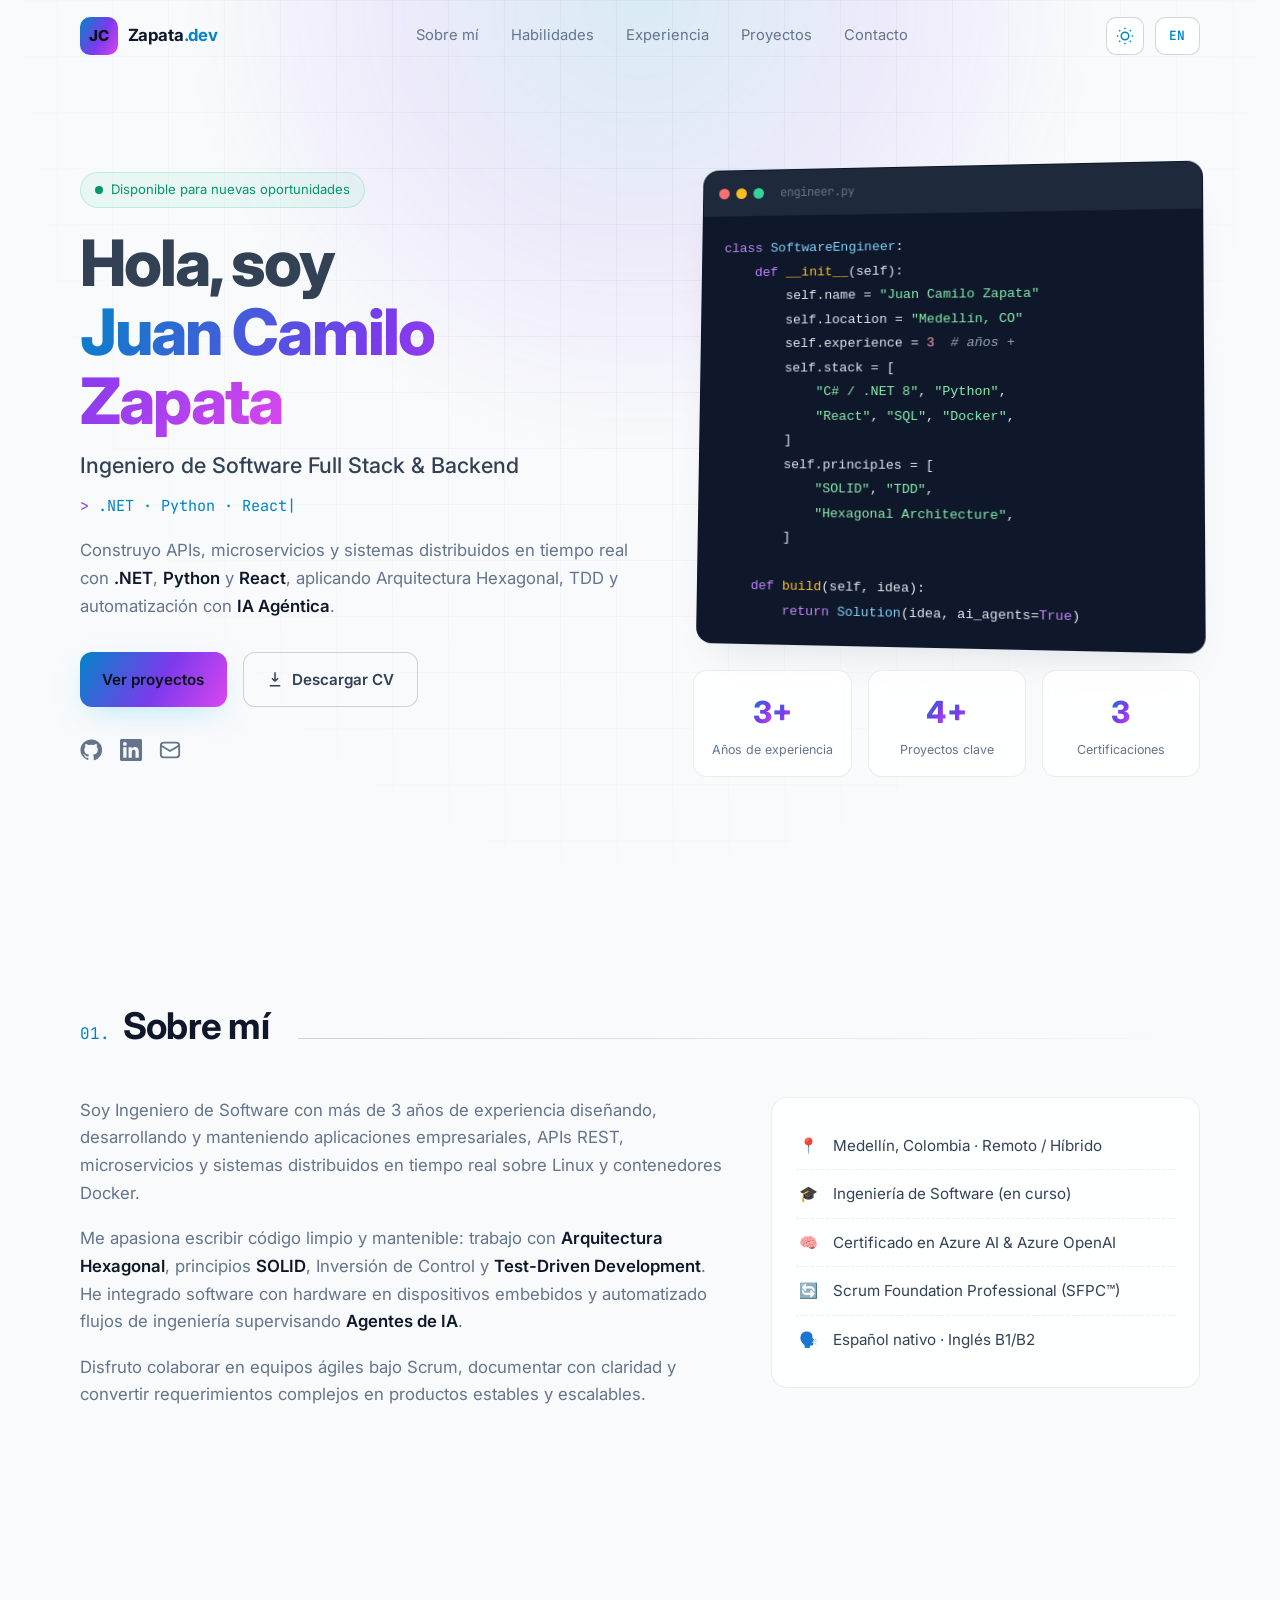
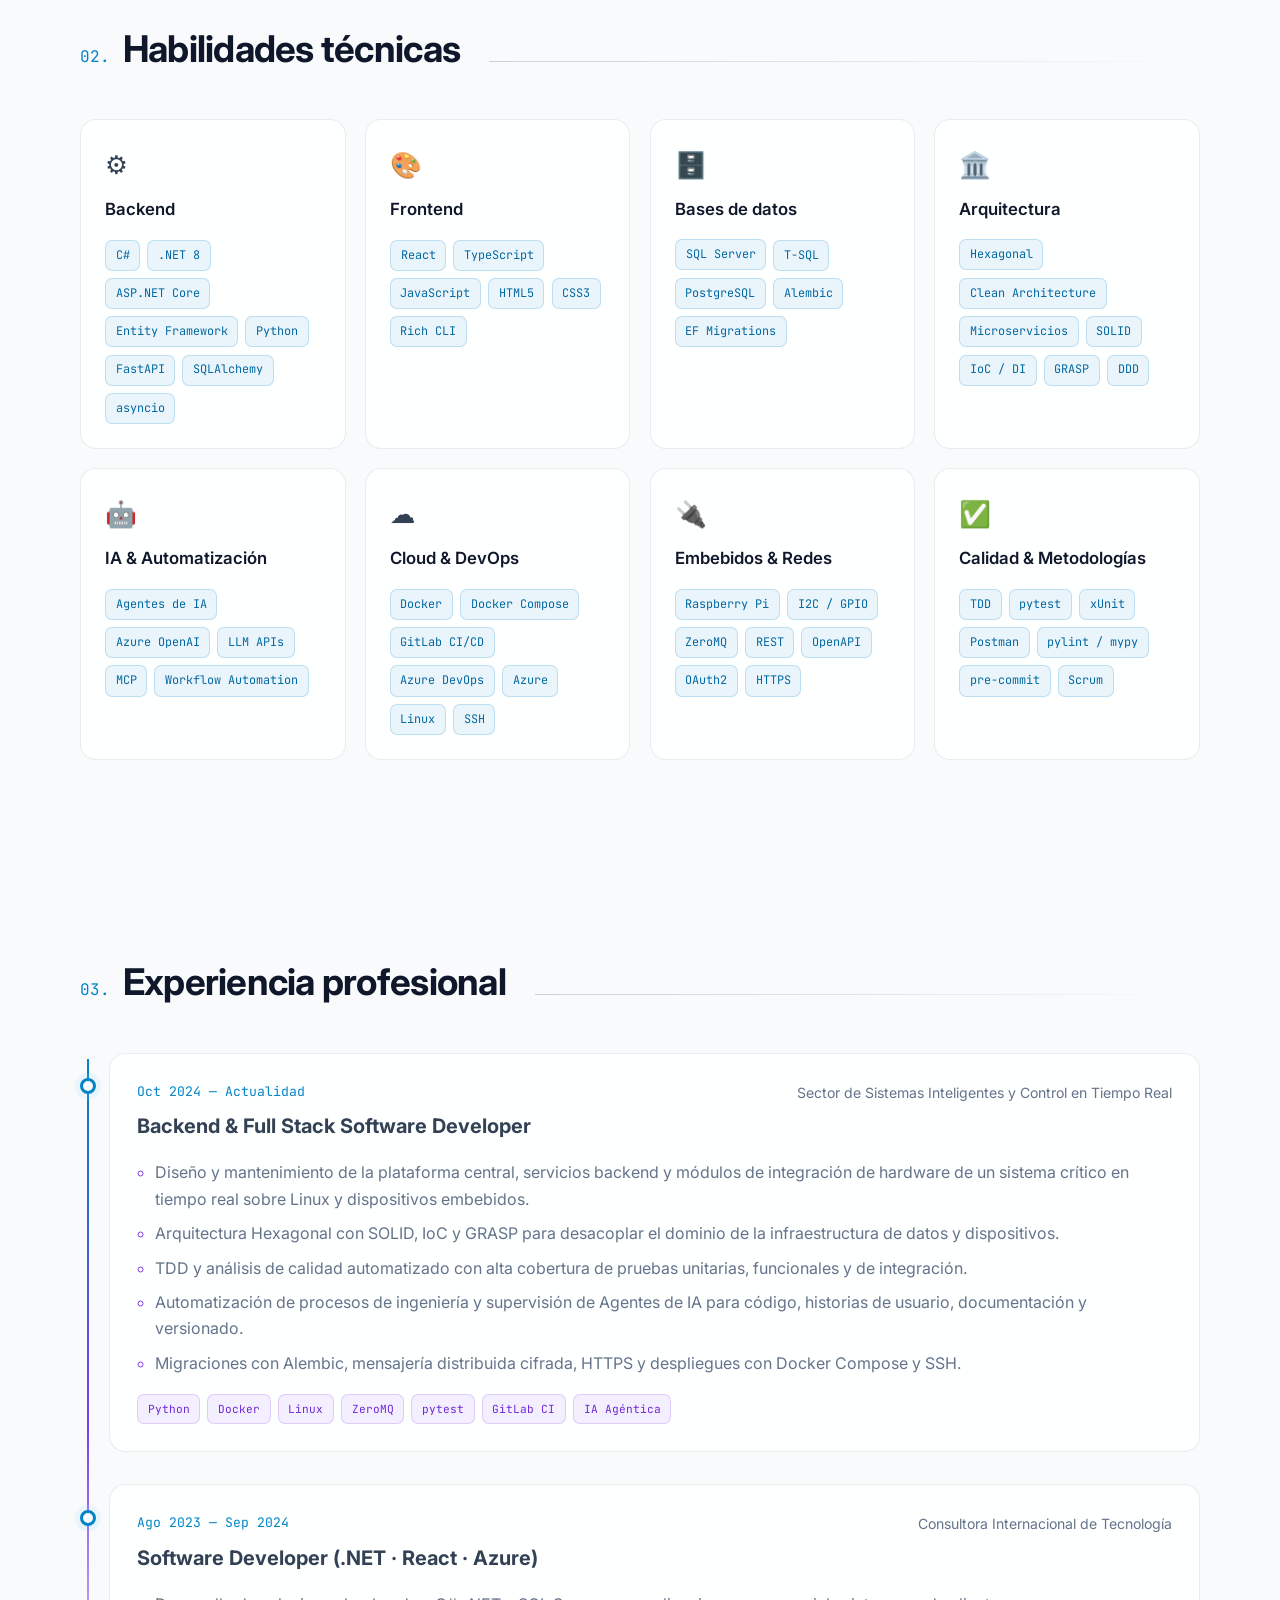
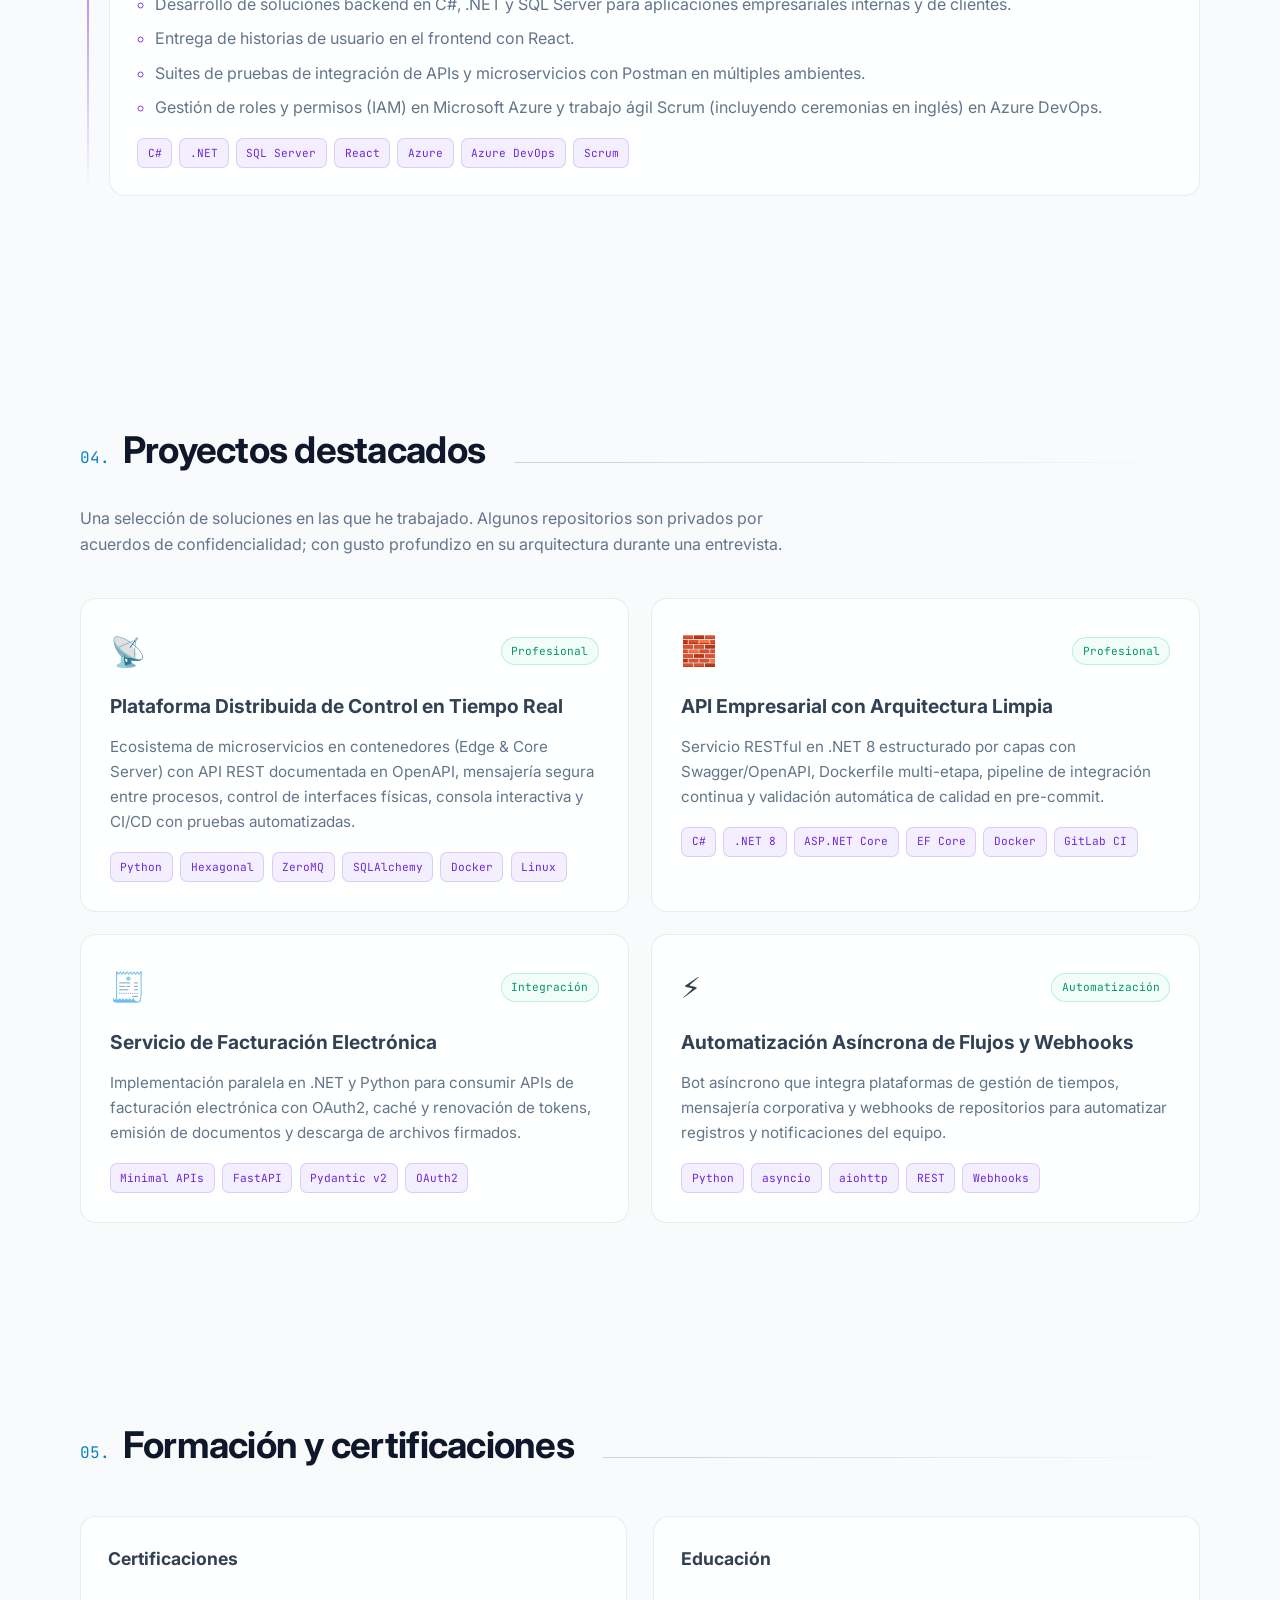
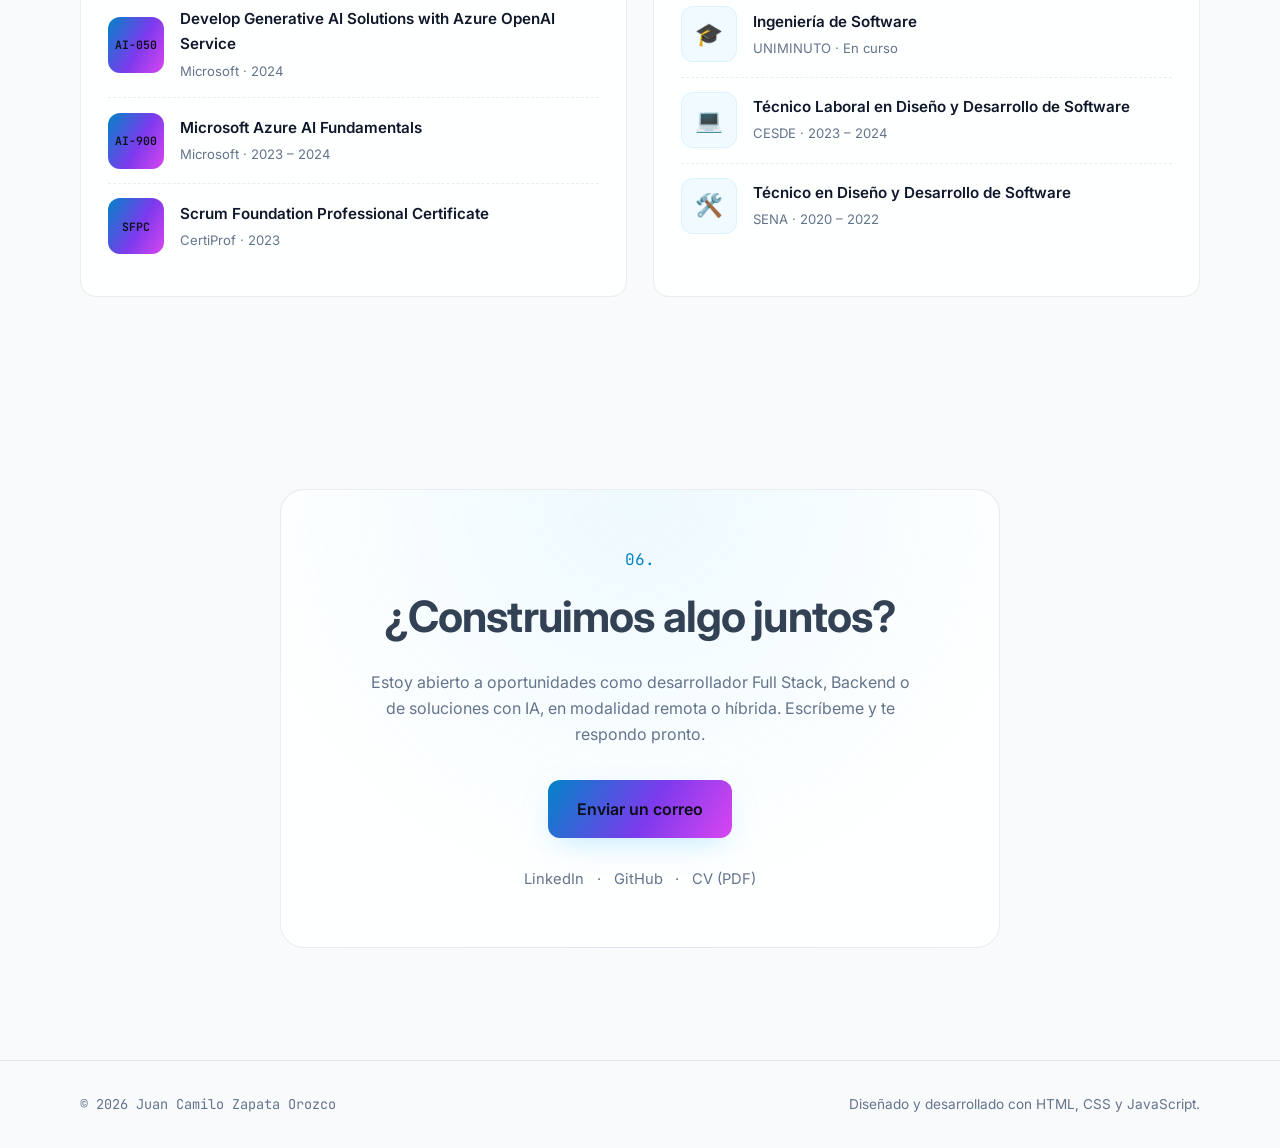
==== commit 92bd9bfe: "feat: agregar selector de modo oscuro y modo claro con persistencia" ====
--- a/index.html
+++ b/index.html
@@ -13,7 +13,13 @@
   <link rel="preconnect" href="https://fonts.gstatic.com" crossorigin>
   <link href="https://fonts.googleapis.com/css2?family=Inter:wght@400;500;600;700;800&family=JetBrains+Mono:wght@400;500&display=swap" rel="stylesheet">
   <link rel="stylesheet" href="styles.css">
-  <script>document.documentElement.classList.add("js");</script>
+  <script>
+    document.documentElement.classList.add("js");
+    const savedTheme = localStorage.getItem("theme");
+    if (savedTheme === "light" || (!savedTheme && window.matchMedia("(prefers-color-scheme: light)").matches)) {
+      document.documentElement.setAttribute("data-theme", "light");
+    }
+  </script>
 </head>
 <body>
   <div class="bg-grid" aria-hidden="true"></div>
@@ -33,6 +39,15 @@
         <a href="#contacto" data-i18n="nav.contact">Contacto</a>
       </nav>
       <div class="nav__actions">
+        <button class="theme-toggle" id="themeToggle" type="button" aria-label="Cambiar tema">
+          <svg class="sun-icon" viewBox="0 0 24 24" width="18" height="18" fill="none" stroke="currentColor" stroke-width="2" aria-hidden="true">
+            <circle cx="12" cy="12" r="5"></circle>
+            <path d="M12 1v2M12 21v2M4.22 4.22l1.42 1.42M18.36 18.36l1.42 1.42M1 12h2M21 12h2M4.22 19.78l1.42-1.42M18.36 5.64l1.42-1.42"></path>
+          </svg>
+          <svg class="moon-icon" viewBox="0 0 24 24" width="18" height="18" fill="none" stroke="currentColor" stroke-width="2" aria-hidden="true">
+            <path d="M21 12.79A9 9 0 1111.21 3 7 7 0 0021 12.79z"></path>
+          </svg>
+        </button>
         <button class="lang-toggle" id="langToggle" type="button" aria-label="Cambiar idioma">EN</button>
         <button class="menu-toggle" id="menuToggle" type="button" aria-label="Abrir menú" aria-expanded="false">
           <span></span><span></span><span></span>
@@ -62,7 +77,7 @@
             </a>
           </div>
           <div class="hero__social">
-            <a href="https://github.com/Camilo-Orozco" target="_blank" rel="noopener" aria-label="GitHub">
+            <a href="https://github.com/CamiloOrozco-dev" target="_blank" rel="noopener" aria-label="GitHub">
               <svg viewBox="0 0 24 24" width="22" height="22" fill="currentColor" aria-hidden="true"><path d="M12 .5a11.5 11.5 0 00-3.64 22.41c.58.1.79-.25.79-.56v-2c-3.2.7-3.88-1.37-3.88-1.37-.53-1.33-1.28-1.69-1.28-1.69-1.05-.71.08-.7.08-.7 1.16.08 1.77 1.19 1.77 1.19 1.03 1.77 2.71 1.26 3.37.96.1-.75.4-1.26.73-1.55-2.55-.29-5.24-1.28-5.24-5.69 0-1.26.45-2.29 1.19-3.1-.12-.29-.52-1.46.11-3.05 0 0 .97-.31 3.17 1.18a11 11 0 015.77 0c2.2-1.49 3.17-1.18 3.17-1.18.63 1.59.23 2.76.11 3.05.74.81 1.19 1.84 1.19 3.1 0 4.42-2.7 5.39-5.26 5.68.41.36.78 1.06.78 2.14v3.17c0 .31.21.67.8.56A11.5 11.5 0 0012 .5z"/></svg>
             </a>
             <a href="https://www.linkedin.com/in/camilo-orozco-5706b8265/" target="_blank" rel="noopener" aria-label="LinkedIn">
@@ -331,7 +346,7 @@
           <div class="contact__links">
             <a href="https://www.linkedin.com/in/camilo-orozco-5706b8265/" target="_blank" rel="noopener">LinkedIn</a>
             <span>·</span>
-            <a href="https://github.com/Camilo-Orozco" target="_blank" rel="noopener">GitHub</a>
+            <a href="https://github.com/CamiloOrozco-dev" target="_blank" rel="noopener">GitHub</a>
             <span>·</span>
             <a href="assets/CV_Juan_Camilo_Zapata_ES.pdf" id="cvLink2" download data-i18n="contact.cv">CV (PDF)</a>
           </div>
--- a/styles.css
+++ b/styles.css
@@ -10,6 +10,7 @@
   --border: rgba(148, 163, 184, 0.14);
   --border-strong: rgba(148, 163, 184, 0.28);
   --text: #e5e7eb;
+  --text-strong: #ffffff;
   --muted: #94a3b8;
   --accent: #7dd3fc;
   --accent-2: #a78bfa;
@@ -20,6 +21,41 @@
   --font: "Inter", system-ui, -apple-system, Segoe UI, Roboto, sans-serif;
   --mono: "JetBrains Mono", ui-monospace, SFMono-Regular, Menlo, monospace;
   --nav-h: 72px;
+  --grid-line: rgba(148, 163, 184, 0.05);
+  --glow-1: rgba(125, 211, 252, 0.18);
+  --glow-2: rgba(167, 139, 250, 0.10);
+  --code-bg: #131a2a;
+  --code-header: rgba(255, 255, 255, 0.02);
+  --code-text: #cbd5e1;
+  --chip-bg: rgba(125, 211, 252, 0.08);
+  --chip-border: rgba(125, 211, 252, 0.18);
+  --chip-text: #bae6fd;
+}
+
+[data-theme="light"] {
+  --bg: #f8fafc;
+  --bg-2: #f1f5f9;
+  --surface: rgba(255, 255, 255, 0.85);
+  --surface-solid: #ffffff;
+  --border: rgba(15, 23, 42, 0.08);
+  --border-strong: rgba(15, 23, 42, 0.18);
+  --text: #334155;
+  --text-strong: #0f172a;
+  --muted: #64748b;
+  --accent: #0284c7;
+  --accent-2: #7c3aed;
+  --accent-3: #059669;
+  --gradient: linear-gradient(120deg, #0284c7 0%, #7c3aed 55%, #d946ef 100%);
+  --shadow: 0 20px 40px -20px rgba(15, 23, 42, 0.12);
+  --grid-line: rgba(15, 23, 42, 0.04);
+  --glow-1: rgba(2, 132, 199, 0.12);
+  --glow-2: rgba(124, 58, 237, 0.08);
+  --code-bg: #0f172a;
+  --code-header: #1e293b;
+  --code-text: #e2e8f0;
+  --chip-bg: rgba(2, 132, 199, 0.08);
+  --chip-border: rgba(2, 132, 199, 0.2);
+  --chip-text: #0369a1;
 }
 
 *, *::before, *::after { box-sizing: border-box; }
@@ -38,7 +74,7 @@
 
 a { color: inherit; text-decoration: none; }
 img { max-width: 100%; display: block; }
-strong { color: #fff; font-weight: 600; }
+strong { color: var(--text-strong); font-weight: 600; }
 
 .container { width: min(1120px, 92%); margin-inline: auto; }
 .mono { font-family: var(--mono); }
@@ -56,15 +92,15 @@
 .bg-grid {
   position: fixed; inset: 0; z-index: -2;
   background-image:
-    linear-gradient(rgba(148,163,184,0.05) 1px, transparent 1px),
-    linear-gradient(90deg, rgba(148,163,184,0.05) 1px, transparent 1px);
+    linear-gradient(var(--grid-line) 1px, transparent 1px),
+    linear-gradient(90deg, var(--grid-line) 1px, transparent 1px);
   background-size: 56px 56px;
   mask-image: radial-gradient(ellipse at 50% 0%, #000 30%, transparent 75%);
 }
 .bg-glow {
   position: fixed; z-index: -1; pointer-events: none;
   width: 900px; height: 900px; top: -450px; left: 50%; transform: translateX(-50%);
-  background: radial-gradient(circle, rgba(125,211,252,0.18), rgba(167,139,250,0.10) 40%, transparent 70%);
+  background: radial-gradient(circle, var(--glow-1), var(--glow-2) 40%, transparent 70%);
   filter: blur(20px);
 }
 
@@ -76,12 +112,12 @@
   border-bottom: 1px solid transparent;
 }
 .nav.scrolled {
-  background: rgba(11, 15, 25, 0.75);
+  background: var(--surface);
   backdrop-filter: blur(14px);
   border-bottom-color: var(--border);
 }
 .nav__inner { height: 100%; display: flex; align-items: center; justify-content: space-between; gap: 1rem; }
-.nav__logo { display: flex; align-items: center; gap: .6rem; font-weight: 700; }
+.nav__logo { display: flex; align-items: center; gap: .6rem; font-weight: 700; color: var(--text-strong); }
 .logo-mark {
   display: grid; place-items: center; width: 38px; height: 38px; border-radius: 10px;
   background: var(--gradient); color: #0b0f19; font-weight: 800; font-size: .95rem;
@@ -93,15 +129,31 @@
   content: ""; position: absolute; left: 0; bottom: -6px; height: 2px; width: 0;
   background: var(--gradient); transition: width .25s;
 }
-.nav__links a:hover, .nav__links a.active { color: var(--text); }
+.nav__links a:hover, .nav__links a.active { color: var(--text-strong); }
 .nav__links a:hover::after, .nav__links a.active::after { width: 100%; }
-.nav__actions { display: flex; align-items: center; gap: .75rem; }
-.lang-toggle {
-  font-family: var(--mono); font-size: .8rem; font-weight: 500;
-  padding: .45rem .75rem; border-radius: 8px; cursor: pointer;
-  background: transparent; color: var(--accent); border: 1px solid var(--border-strong);
-  transition: background .2s, border-color .2s;
-}
+.nav__actions { display: flex; align-items: center; gap: .65rem; }
+
+/* Botones de acción (Tema e Idioma) */
+.theme-toggle, .lang-toggle {
+  display: inline-flex; align-items: center; justify-content: center;
+  font-family: var(--mono); font-size: .8rem; font-weight: 600;
+  height: 38px; border-radius: 10px; cursor: pointer;
+  background: var(--surface); color: var(--accent); border: 1px solid var(--border-strong);
+  transition: background .2s, border-color .2s, transform .2s, color .2s;
+}
+.theme-toggle { width: 38px; padding: 0; }
+.lang-toggle { padding: 0 .85rem; }
+.theme-toggle:hover, .lang-toggle:hover {
+  background: rgba(125,211,252,0.12); border-color: var(--accent); transform: translateY(-1px);
+}
+[data-theme="light"] .theme-toggle:hover, [data-theme="light"] .lang-toggle:hover {
+  background: rgba(2,132,199,0.1); border-color: var(--accent);
+}
+
+.sun-icon { display: none; }
+.moon-icon { display: block; }
+[data-theme="light"] .sun-icon { display: block; }
+[data-theme="light"] .moon-icon { display: none; }
 .lang-toggle:hover { background: rgba(125,211,252,0.08); border-color: var(--accent); }
 .menu-toggle { display: none; background: none; border: 0; cursor: pointer; padding: .4rem; }
 .menu-toggle span { display: block; width: 22px; height: 2px; margin: 5px 0; background: var(--text); transition: transform .3s, opacity .3s; }
@@ -142,17 +194,17 @@
 
 /* Tarjeta de código */
 .code-card {
-  background: var(--surface-solid); border: 1px solid var(--border); border-radius: var(--radius);
+  background: var(--code-bg); border: 1px solid var(--border); border-radius: var(--radius);
   box-shadow: var(--shadow), 0 0 0 1px rgba(125,211,252,0.04); overflow: hidden;
   transform: perspective(1200px) rotateY(-6deg) rotateX(3deg); transition: transform .5s;
 }
 .code-card:hover { transform: perspective(1200px) rotateY(0) rotateX(0); }
-.code-card__bar { display: flex; align-items: center; gap: .45rem; padding: .8rem 1rem; border-bottom: 1px solid var(--border); background: rgba(255,255,255,0.02); }
+.code-card__bar { display: flex; align-items: center; gap: .45rem; padding: .8rem 1rem; border-bottom: 1px solid var(--border); background: var(--code-header); }
 .dot { width: 11px; height: 11px; border-radius: 50%; }
 .dot--r { background: #f87171; } .dot--y { background: #fbbf24; } .dot--g { background: #34d399; }
 .code-card__file { margin-left: .6rem; font-size: .78rem; color: var(--muted); }
-.code-card__body { margin: 0; padding: 1.3rem 1.4rem; font-size: .84rem; line-height: 1.75; color: #cbd5e1; overflow-x: auto; }
-.k { color: #c084fc; } .c { color: #7dd3fc; } .f { color: #fbbf24; } .s { color: #86efac; } .n { color: #fda4af; } .cm { color: #64748b; font-style: italic; }
+.code-card__body { margin: 0; padding: 1.3rem 1.4rem; font-size: .84rem; line-height: 1.75; color: var(--code-text); overflow-x: auto; }
+.k { color: #c084fc; } .c { color: #7dd3fc; } .f { color: #fbbf24; } .s { color: #86efac; } .n { color: #fda4af; } .cm { color: #94a3b8; font-style: italic; }
 
 .stats { display: grid; grid-template-columns: repeat(3, 1fr); gap: 1rem; margin-top: 1.5rem; }
 .stat { background: var(--surface); border: 1px solid var(--border); border-radius: 14px; padding: 1rem; text-align: center; backdrop-filter: blur(8px); }
@@ -164,7 +216,7 @@
 .section__head { display: flex; align-items: baseline; gap: .8rem; margin-bottom: 2.5rem; }
 .section__head::after { content: ""; flex: 1; height: 1px; background: linear-gradient(90deg, var(--border-strong), transparent); margin-left: 1rem; }
 .section__kicker { color: var(--accent); font-size: 1rem; }
-.section__title { font-size: clamp(1.7rem, 3vw, 2.3rem); margin: 0; letter-spacing: -.02em; font-weight: 700; }
+.section__title { font-size: clamp(1.7rem, 3vw, 2.3rem); margin: 0; letter-spacing: -.02em; font-weight: 700; color: var(--text-strong); }
 .section__intro { color: var(--muted); max-width: 720px; margin: -1rem 0 2.5rem; }
 
 /* Sobre mí */
@@ -183,15 +235,16 @@
 }
 .skill-card:hover { transform: translateY(-5px); border-color: rgba(125,211,252,0.4); box-shadow: 0 20px 40px -20px rgba(125,211,252,0.35); }
 .skill-card__icon { font-size: 1.6rem; margin-bottom: .6rem; }
-.skill-card h3 { margin: 0 0 1rem; font-size: 1.05rem; font-weight: 600; }
+.skill-card h3 { margin: 0 0 1rem; font-size: 1.05rem; font-weight: 600; color: var(--text-strong); }
 
 .chips { display: flex; flex-wrap: wrap; gap: .45rem; }
 .chips span {
   font-family: var(--mono); font-size: .74rem; padding: .3rem .6rem; border-radius: 7px;
-  color: #bae6fd; background: rgba(125,211,252,0.08); border: 1px solid rgba(125,211,252,0.18);
+  color: var(--chip-text); background: var(--chip-bg); border: 1px solid var(--chip-border);
 }
 .chips--sm { margin-top: 1.1rem; }
-.chips--sm span { font-size: .7rem; color: #ddd6fe; background: rgba(167,139,250,0.08); border-color: rgba(167,139,250,0.2); }
+.chips--sm span { font-size: .7rem; color: var(--accent-2); background: rgba(167,139,250,0.08); border-color: rgba(167,139,250,0.2); }
+[data-theme="light"] .chips--sm span { color: #6d28d9; background: rgba(124,58,237,0.08); border-color: rgba(124,58,237,0.2); }
 
 /* Timeline */
 .timeline { list-style: none; margin: 0; padding: 0 0 0 1.8rem; position: relative; }
@@ -280,7 +333,7 @@
   .code-card { transform: none; }
   .nav__links {
     position: fixed; top: var(--nav-h); left: 0; right: 0; flex-direction: column; gap: 0;
-    background: rgba(11,15,25,0.97); backdrop-filter: blur(14px); border-bottom: 1px solid var(--border);
+    background: var(--surface-solid); backdrop-filter: blur(14px); border-bottom: 1px solid var(--border);
     max-height: 0; overflow: hidden; transition: max-height .35s ease;
   }
   .nav__links.open { max-height: 400px; }
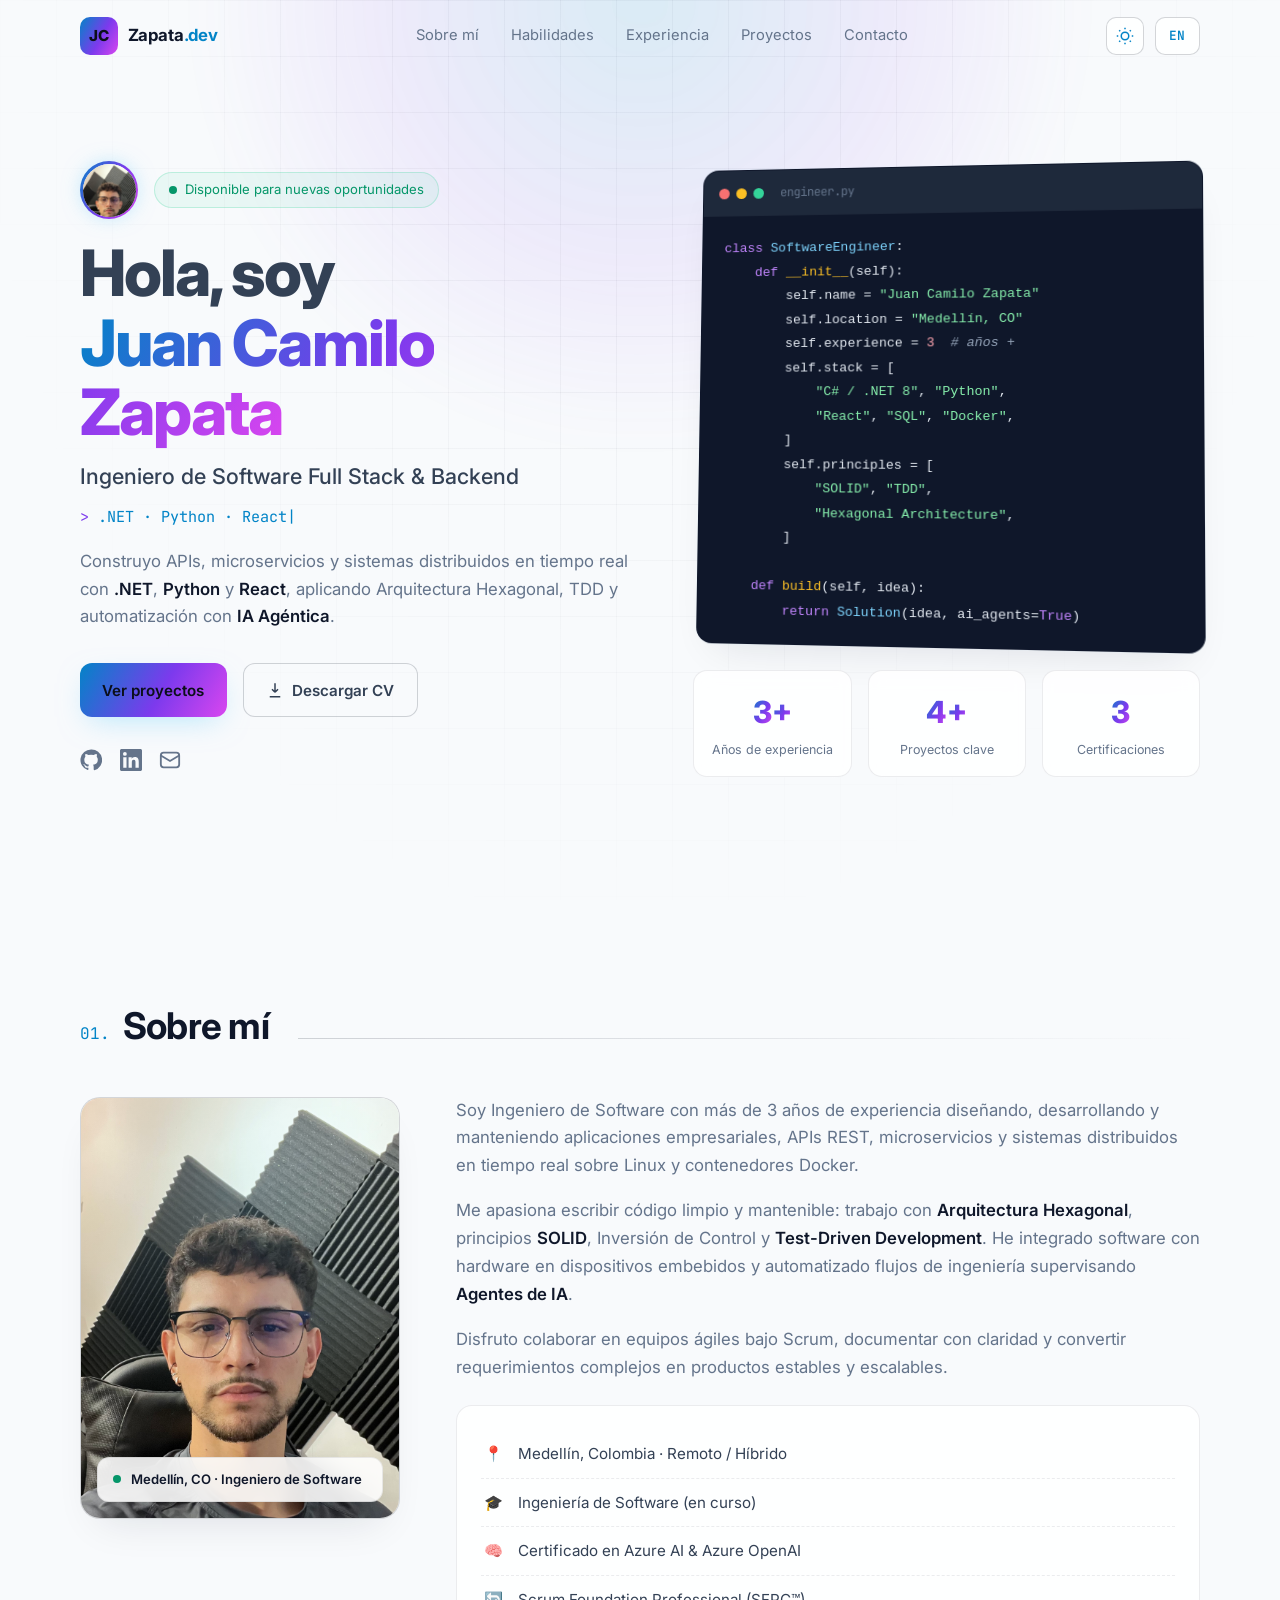
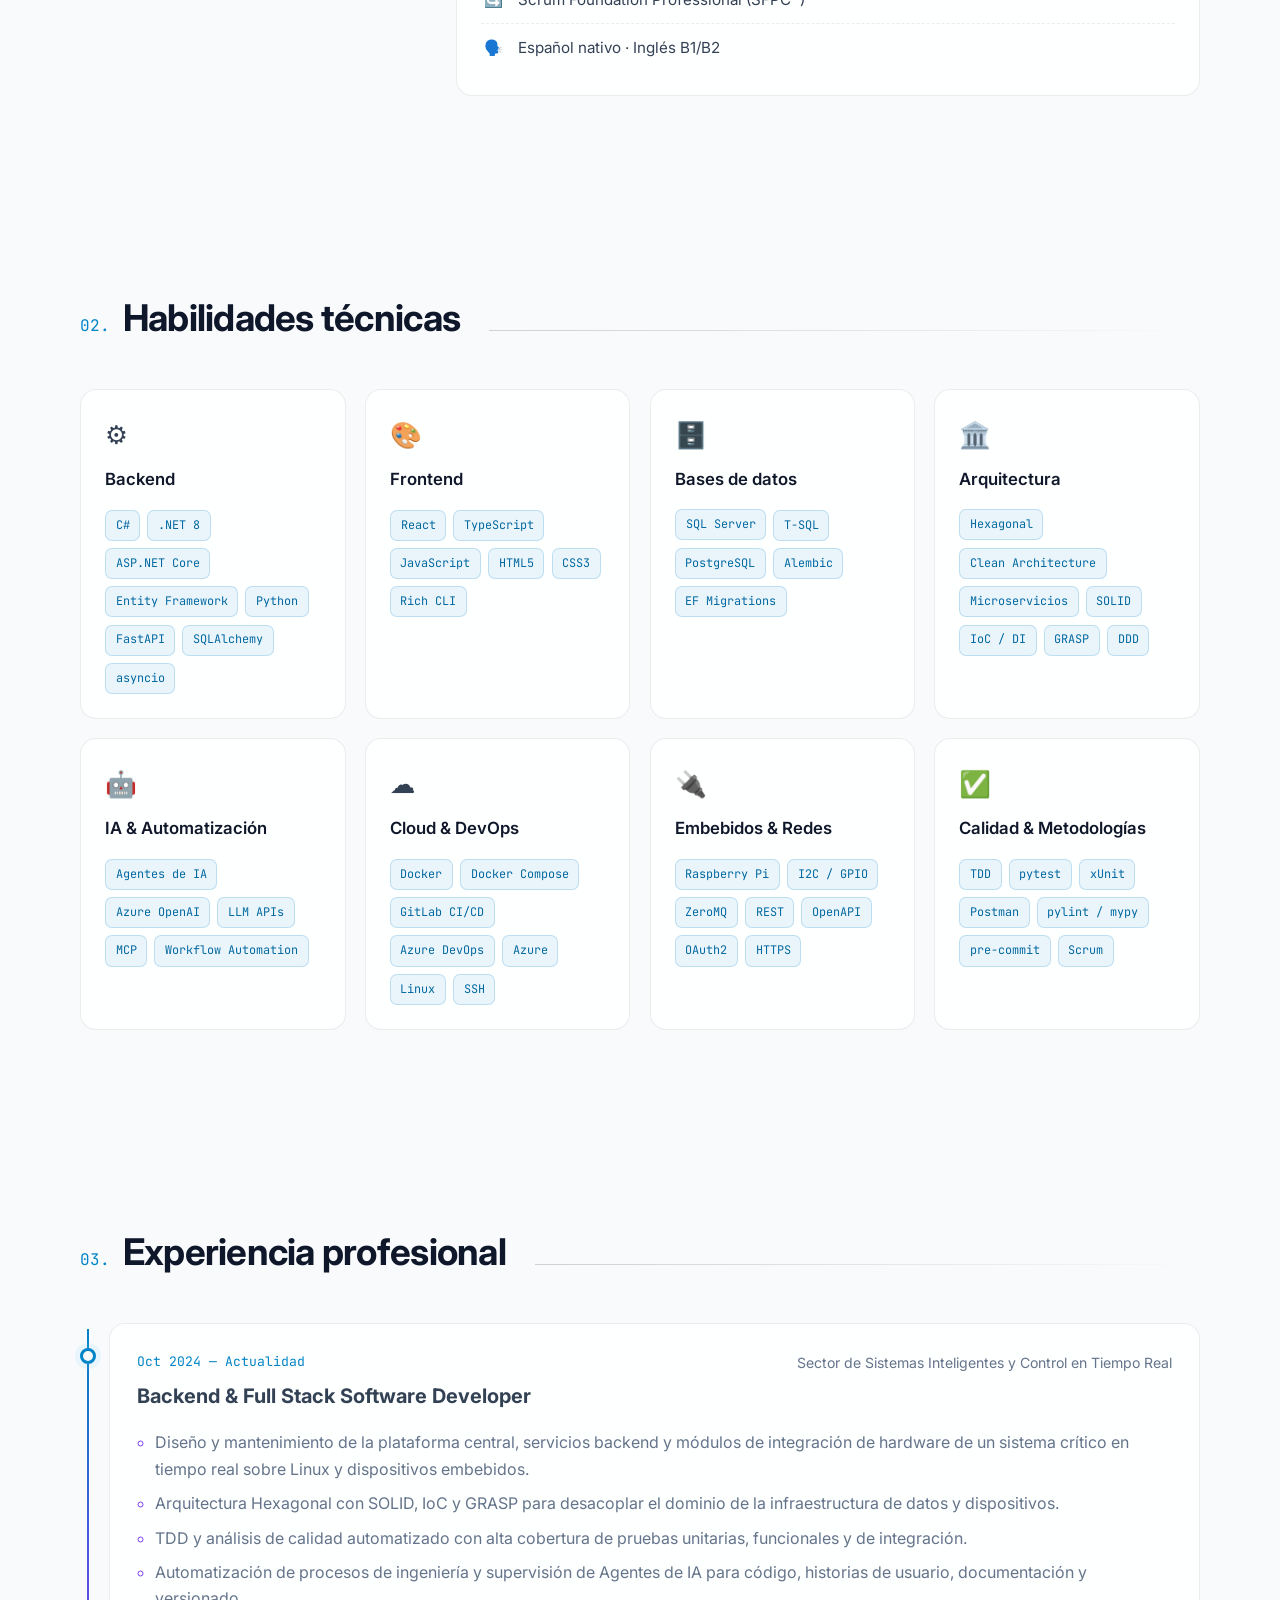
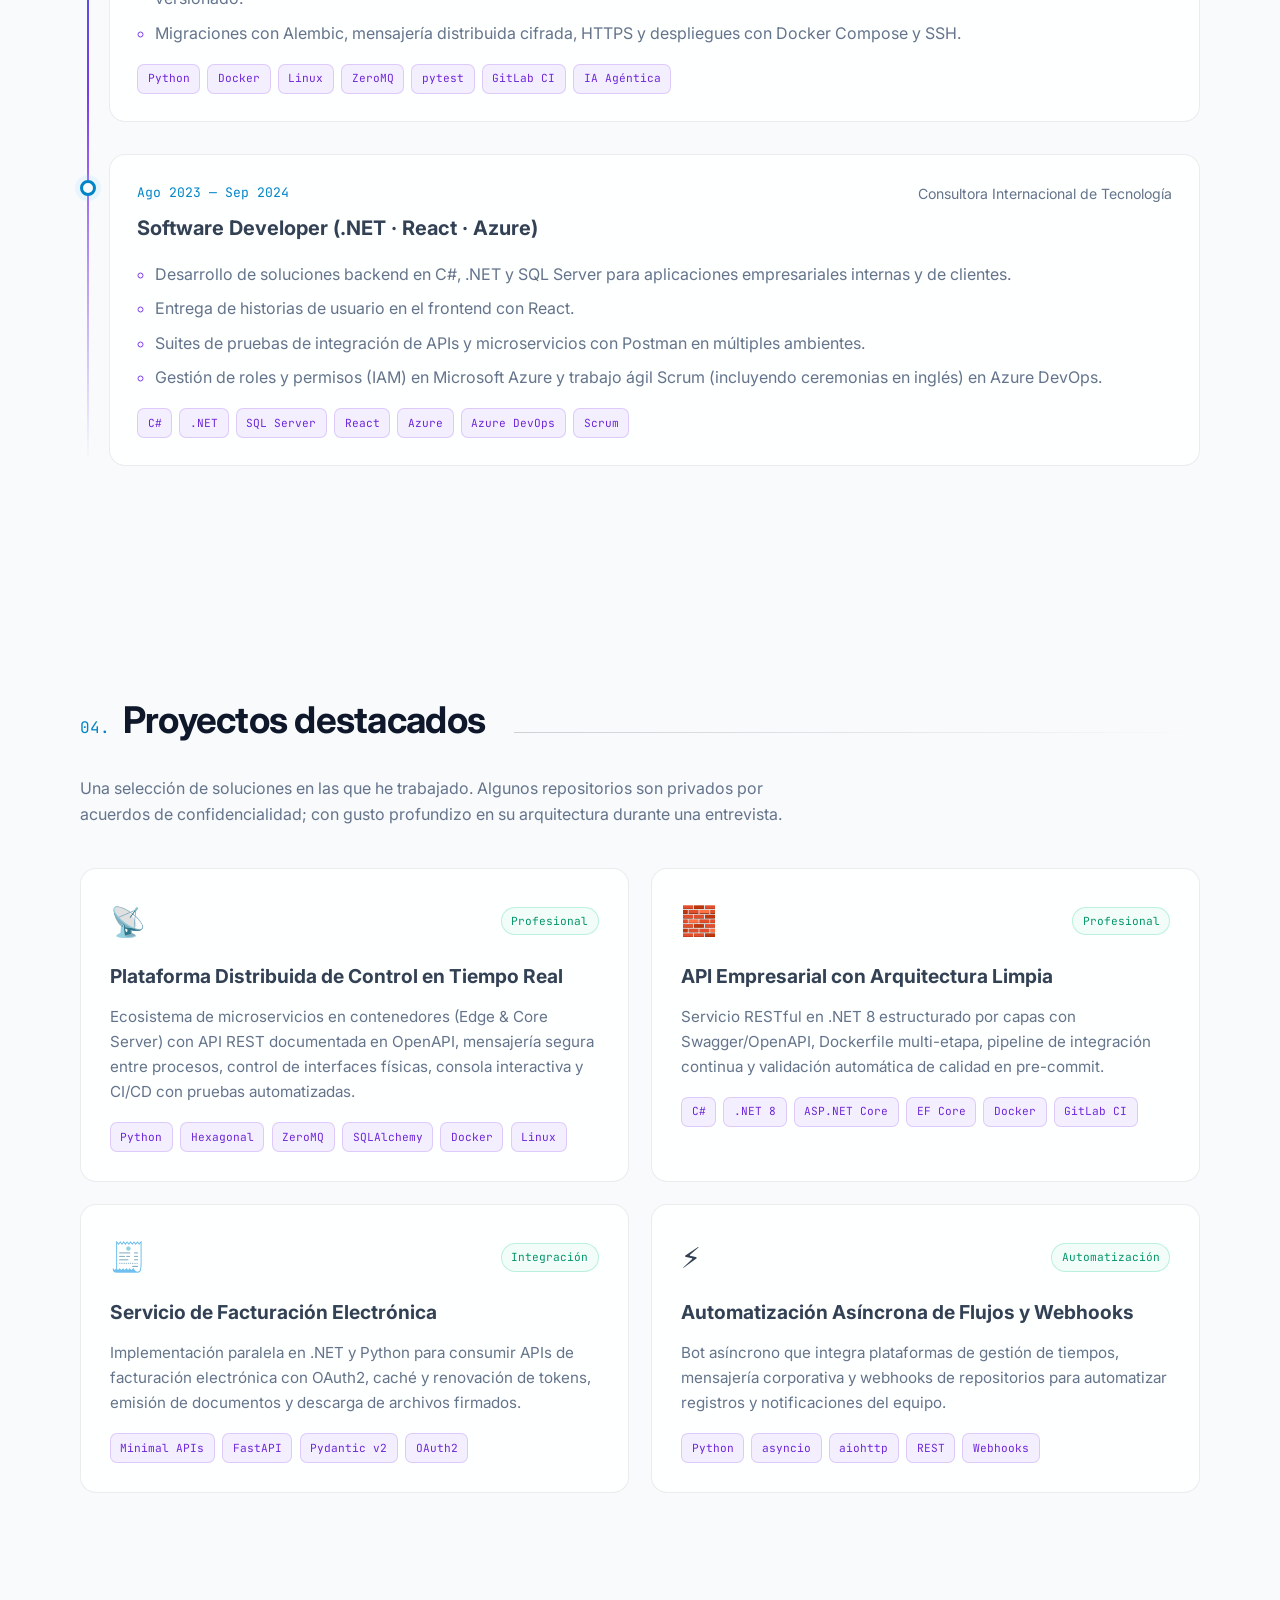
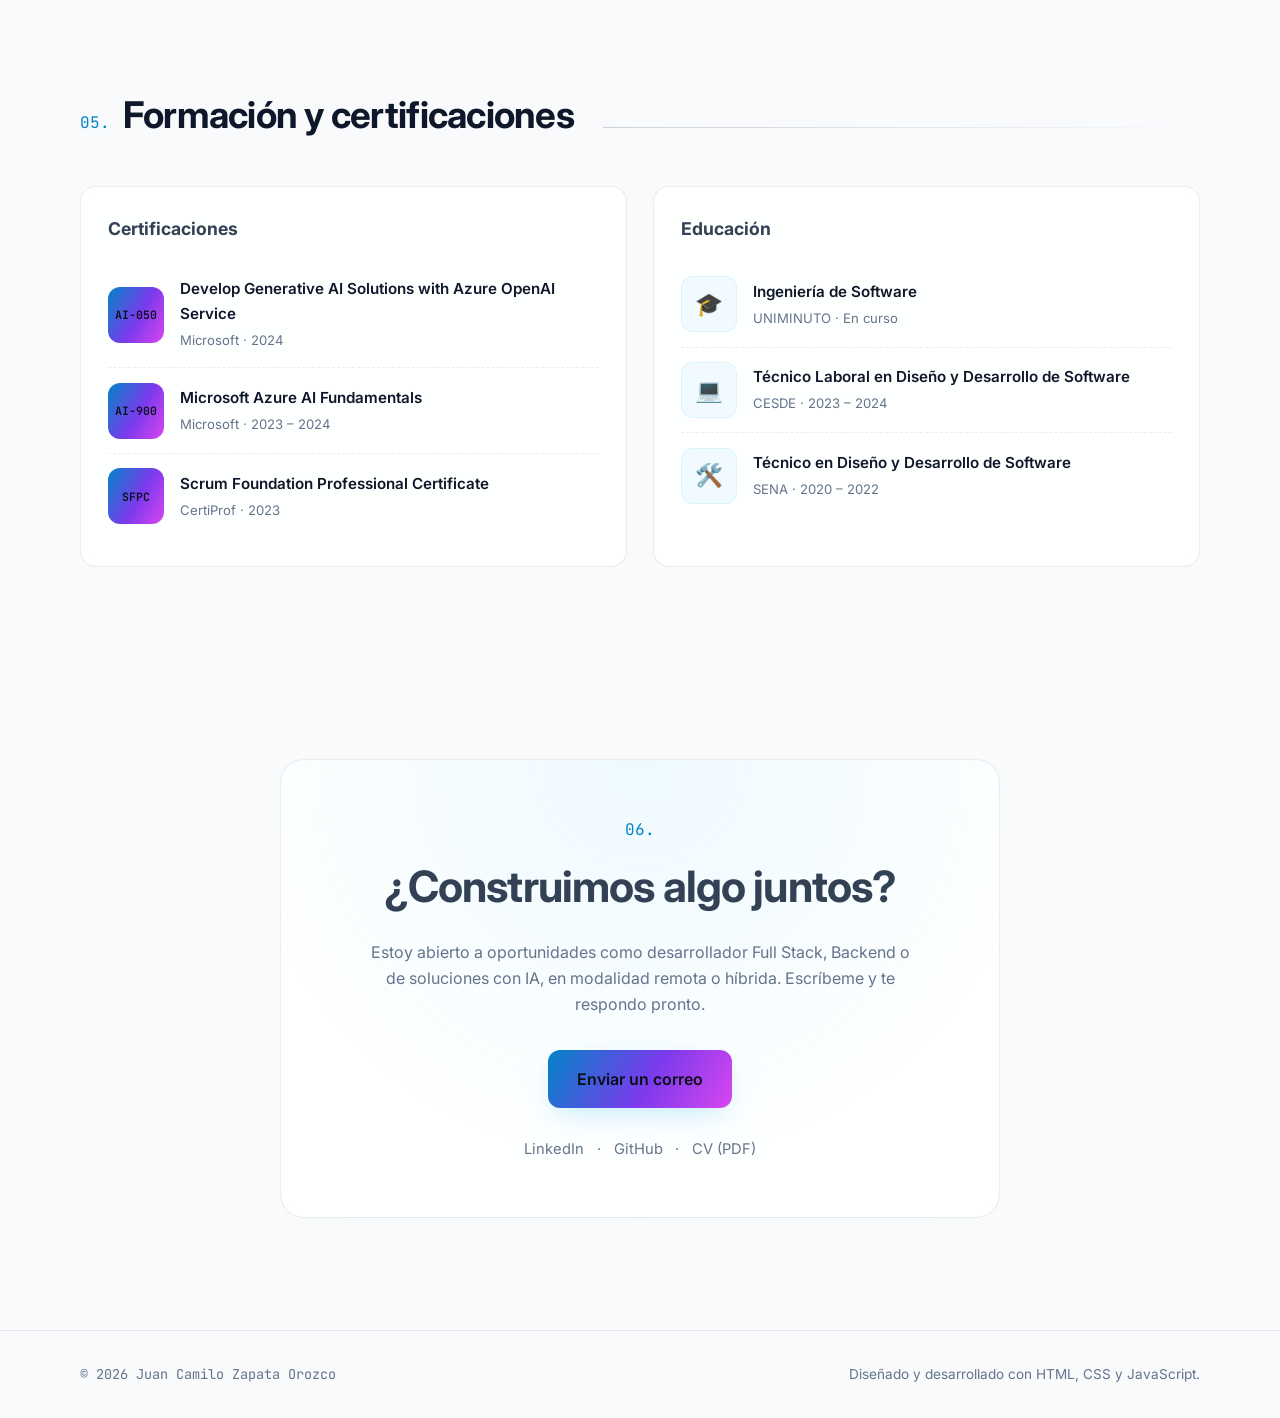
==== commit 2749c05a: "feat: agregar fotos de perfil y avatar a la web" ====
--- a/index.html
+++ b/index.html
@@ -61,7 +61,12 @@
     <section class="hero" id="inicio">
       <div class="container hero__inner">
         <div class="hero__content reveal">
-          <span class="badge"><span class="pulse"></span><span data-i18n="hero.badge">Disponible para nuevas oportunidades</span></span>
+          <div class="hero__header">
+            <div class="hero__avatar-box">
+              <img src="assets/Me.jpg" alt="Juan Camilo Zapata" class="hero__avatar" width="56" height="56">
+            </div>
+            <span class="badge"><span class="pulse"></span><span data-i18n="hero.badge">Disponible para nuevas oportunidades</span></span>
+          </div>
           <h1 class="hero__title">
             <span data-i18n="hero.greeting">Hola, soy</span><br>
             <span class="gradient-text">Juan Camilo Zapata</span>
@@ -129,18 +134,30 @@
           <h2 class="section__title" data-i18n="about.title">Sobre mí</h2>
         </div>
         <div class="about reveal">
-          <div class="about__text">
-            <p data-i18n="about.p1">Soy Ingeniero de Software con más de 3 años de experiencia diseñando, desarrollando y manteniendo aplicaciones empresariales, APIs REST, microservicios y sistemas distribuidos en tiempo real sobre Linux y contenedores Docker.</p>
-            <p data-i18n="about.p2">Me apasiona escribir código limpio y mantenible: trabajo con <strong>Arquitectura Hexagonal</strong>, principios <strong>SOLID</strong>, Inversión de Control y <strong>Test-Driven Development</strong>. He integrado software con hardware en dispositivos embebidos y automatizado flujos de ingeniería supervisando <strong>Agentes de IA</strong>.</p>
-            <p data-i18n="about.p3">Disfruto colaborar en equipos ágiles bajo Scrum, documentar con claridad y convertir requerimientos complejos en productos estables y escalables.</p>
-          </div>
-          <ul class="about__facts">
-            <li><span class="fact__icon">📍</span><span data-i18n="about.f1">Medellín, Colombia · Remoto / Híbrido</span></li>
-            <li><span class="fact__icon">🎓</span><span data-i18n="about.f2">Ingeniería de Software (en curso)</span></li>
-            <li><span class="fact__icon">🧠</span><span data-i18n="about.f3">Certificado en Azure AI &amp; Azure OpenAI</span></li>
-            <li><span class="fact__icon">🔄</span><span data-i18n="about.f4">Scrum Foundation Professional (SFPC™)</span></li>
-            <li><span class="fact__icon">🗣️</span><span data-i18n="about.f5">Español nativo · Inglés B1/B2</span></li>
-          </ul>
+          <div class="about__media">
+            <div class="about__photo-card">
+              <div class="about__photo-glow" aria-hidden="true"></div>
+              <img src="assets/me2.jpg" alt="Juan Camilo Zapata" class="about__photo" loading="lazy" decoding="async">
+              <div class="about__photo-badge">
+                <span class="pulse"></span>
+                <span data-i18n="about.photoBadge">Medellín, CO · Ingeniero de Software</span>
+              </div>
+            </div>
+          </div>
+          <div class="about__content">
+            <div class="about__text">
+              <p data-i18n="about.p1">Soy Ingeniero de Software con más de 3 años de experiencia diseñando, desarrollando y manteniendo aplicaciones empresariales, APIs REST, microservicios y sistemas distribuidos en tiempo real sobre Linux y contenedores Docker.</p>
+              <p data-i18n="about.p2">Me apasiona escribir código limpio y mantenible: trabajo con <strong>Arquitectura Hexagonal</strong>, principios <strong>SOLID</strong>, Inversión de Control y <strong>Test-Driven Development</strong>. He integrado software con hardware en dispositivos embebidos y automatizado flujos de ingeniería supervisando <strong>Agentes de IA</strong>.</p>
+              <p data-i18n="about.p3">Disfruto colaborar en equipos ágiles bajo Scrum, documentar con claridad y convertir requerimientos complejos en productos estables y escalables.</p>
+            </div>
+            <ul class="about__facts">
+              <li><span class="fact__icon">📍</span><span data-i18n="about.f1">Medellín, Colombia · Remoto / Híbrido</span></li>
+              <li><span class="fact__icon">🎓</span><span data-i18n="about.f2">Ingeniería de Software (en curso)</span></li>
+              <li><span class="fact__icon">🧠</span><span data-i18n="about.f3">Certificado en Azure AI &amp; Azure OpenAI</span></li>
+              <li><span class="fact__icon">🔄</span><span data-i18n="about.f4">Scrum Foundation Professional (SFPC™)</span></li>
+              <li><span class="fact__icon">🗣️</span><span data-i18n="about.f5">Español nativo · Inglés B1/B2</span></li>
+            </ul>
+          </div>
         </div>
       </div>
     </section>
--- a/styles.css
+++ b/styles.css
@@ -173,6 +173,19 @@
 /* ---------- Hero ---------- */
 .hero { min-height: 100vh; display: flex; align-items: center; padding: calc(var(--nav-h) + 2rem) 0 4rem; }
 .hero__inner { display: grid; grid-template-columns: 1.1fr 1fr; gap: 3.5rem; align-items: center; }
+.hero__header { display: flex; align-items: center; gap: 1rem; margin-bottom: 1.2rem; flex-wrap: wrap; }
+.hero__avatar-box {
+  position: relative; width: 58px; height: 58px; border-radius: 50%; padding: 2.5px;
+  background: var(--gradient); box-shadow: 0 0 20px -3px rgba(125,211,252,0.55);
+  transition: transform .3s ease, box-shadow .3s ease; flex-shrink: 0;
+}
+.hero__avatar-box:hover {
+  transform: scale(1.06); box-shadow: 0 0 28px -2px rgba(167,139,250,0.7);
+}
+.hero__avatar {
+  width: 100%; height: 100%; object-fit: cover; object-position: center 20%;
+  border-radius: 50%; display: block; background: var(--surface-solid);
+}
 .badge {
   display: inline-flex; align-items: center; gap: .55rem;
   padding: .4rem .85rem; border-radius: 999px; font-size: .82rem; color: var(--accent-3);
@@ -180,7 +193,7 @@
 }
 .pulse { width: 8px; height: 8px; border-radius: 50%; background: var(--accent-3); box-shadow: 0 0 0 0 rgba(52,211,153,.6); animation: pulse 2s infinite; }
 @keyframes pulse { 70% { box-shadow: 0 0 0 10px rgba(52,211,153,0); } 100% { box-shadow: 0 0 0 0 rgba(52,211,153,0); } }
-.hero__title { font-size: clamp(2.4rem, 5.5vw, 4rem); line-height: 1.08; letter-spacing: -.03em; margin: 1.2rem 0 .8rem; font-weight: 800; }
+.hero__title { font-size: clamp(2.4rem, 5.5vw, 4rem); line-height: 1.08; letter-spacing: -.03em; margin: 0 0 .8rem; font-weight: 800; }
 .hero__role { font-size: clamp(1.1rem, 2vw, 1.35rem); color: var(--text); font-weight: 500; margin: 0 0 .6rem; }
 .hero__typed { color: var(--accent); font-size: .95rem; margin: 0 0 1.2rem; min-height: 1.6em; }
 .prompt { color: var(--accent-2); }
@@ -220,8 +233,79 @@
 .section__intro { color: var(--muted); max-width: 720px; margin: -1rem 0 2.5rem; }
 
 /* Sobre mí */
-.about { display: grid; grid-template-columns: 1.5fr 1fr; gap: 3rem; align-items: start; }
+.about {
+  display: grid;
+  grid-template-columns: 320px 1fr;
+  gap: 3.5rem;
+  align-items: start;
+}
+.about__media {
+  position: sticky;
+  top: calc(var(--nav-h) + 2rem);
+}
+.about__photo-card {
+  position: relative;
+  border-radius: 20px;
+  border: 1px solid var(--border-strong);
+  overflow: hidden;
+  background: var(--surface);
+  box-shadow: var(--shadow);
+  transition: transform .35s ease, border-color .35s ease, box-shadow .35s ease;
+}
+.about__photo-card:hover {
+  transform: translateY(-4px);
+  border-color: rgba(125,211,252,0.45);
+  box-shadow: 0 24px 50px -15px rgba(125,211,252,0.3);
+}
+.about__photo-glow {
+  position: absolute;
+  inset: 0;
+  background: radial-gradient(circle at 50% 20%, rgba(125,211,252,0.18), transparent 70%);
+  pointer-events: none;
+  z-index: 1;
+}
+.about__photo {
+  width: 100%;
+  height: 420px;
+  object-fit: cover;
+  object-position: center 20%;
+  display: block;
+  transition: transform .5s ease;
+}
+.about__photo-card:hover .about__photo {
+  transform: scale(1.02);
+}
+.about__photo-badge {
+  position: absolute;
+  bottom: 1rem;
+  left: 1rem;
+  right: 1rem;
+  z-index: 2;
+  display: flex;
+  align-items: center;
+  gap: .6rem;
+  padding: .65rem .95rem;
+  border-radius: 12px;
+  font-size: .82rem;
+  font-weight: 600;
+  color: var(--text-strong);
+  background: rgba(11, 15, 25, 0.78);
+  backdrop-filter: blur(12px);
+  border: 1px solid rgba(255, 255, 255, 0.12);
+  box-shadow: 0 10px 25px -5px rgba(0,0,0,0.4);
+}
+[data-theme="light"] .about__photo-badge {
+  background: rgba(255, 255, 255, 0.88);
+  border-color: rgba(0, 0, 0, 0.08);
+  box-shadow: 0 10px 25px -5px rgba(0,0,0,0.1);
+}
+.about__content {
+  display: flex;
+  flex-direction: column;
+  gap: 1.5rem;
+}
 .about__text p { color: var(--muted); font-size: 1.05rem; margin: 0 0 1.1rem; }
+.about__text p:last-child { margin-bottom: 0; }
 .about__facts { list-style: none; padding: 1.5rem; margin: 0; background: var(--surface); border: 1px solid var(--border); border-radius: var(--radius); backdrop-filter: blur(8px); }
 .about__facts li { display: flex; gap: .8rem; padding: .7rem 0; border-bottom: 1px dashed var(--border); font-size: .95rem; }
 .about__facts li:last-child { border-bottom: 0; }
@@ -330,6 +414,7 @@
 @media (max-width: 900px) {
   .hero__inner, .about, .edu, .projects { grid-template-columns: 1fr; }
   .hero__visual { order: -1; }
+  .about__media { position: static; max-width: 340px; margin: 0 auto; width: 100%; }
   .code-card { transform: none; }
   .nav__links {
     position: fixed; top: var(--nav-h); left: 0; right: 0; flex-direction: column; gap: 0;
